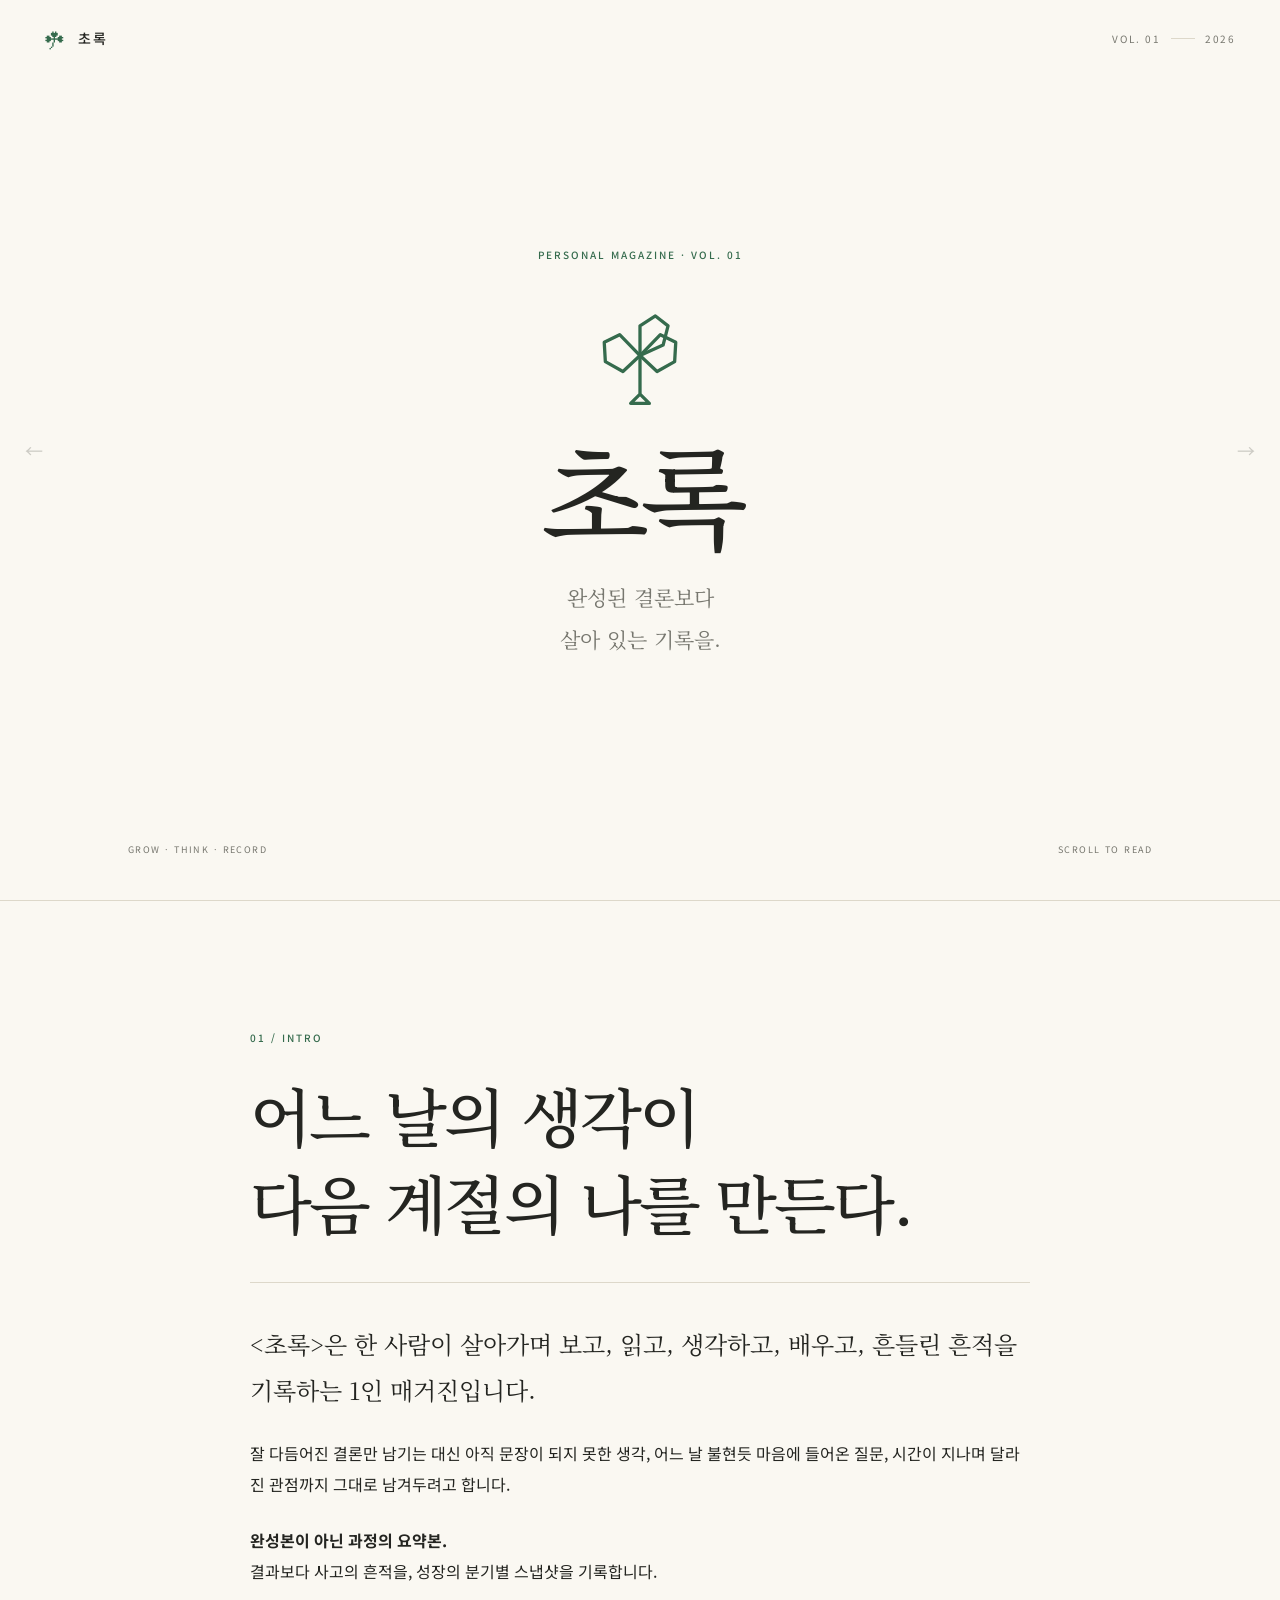
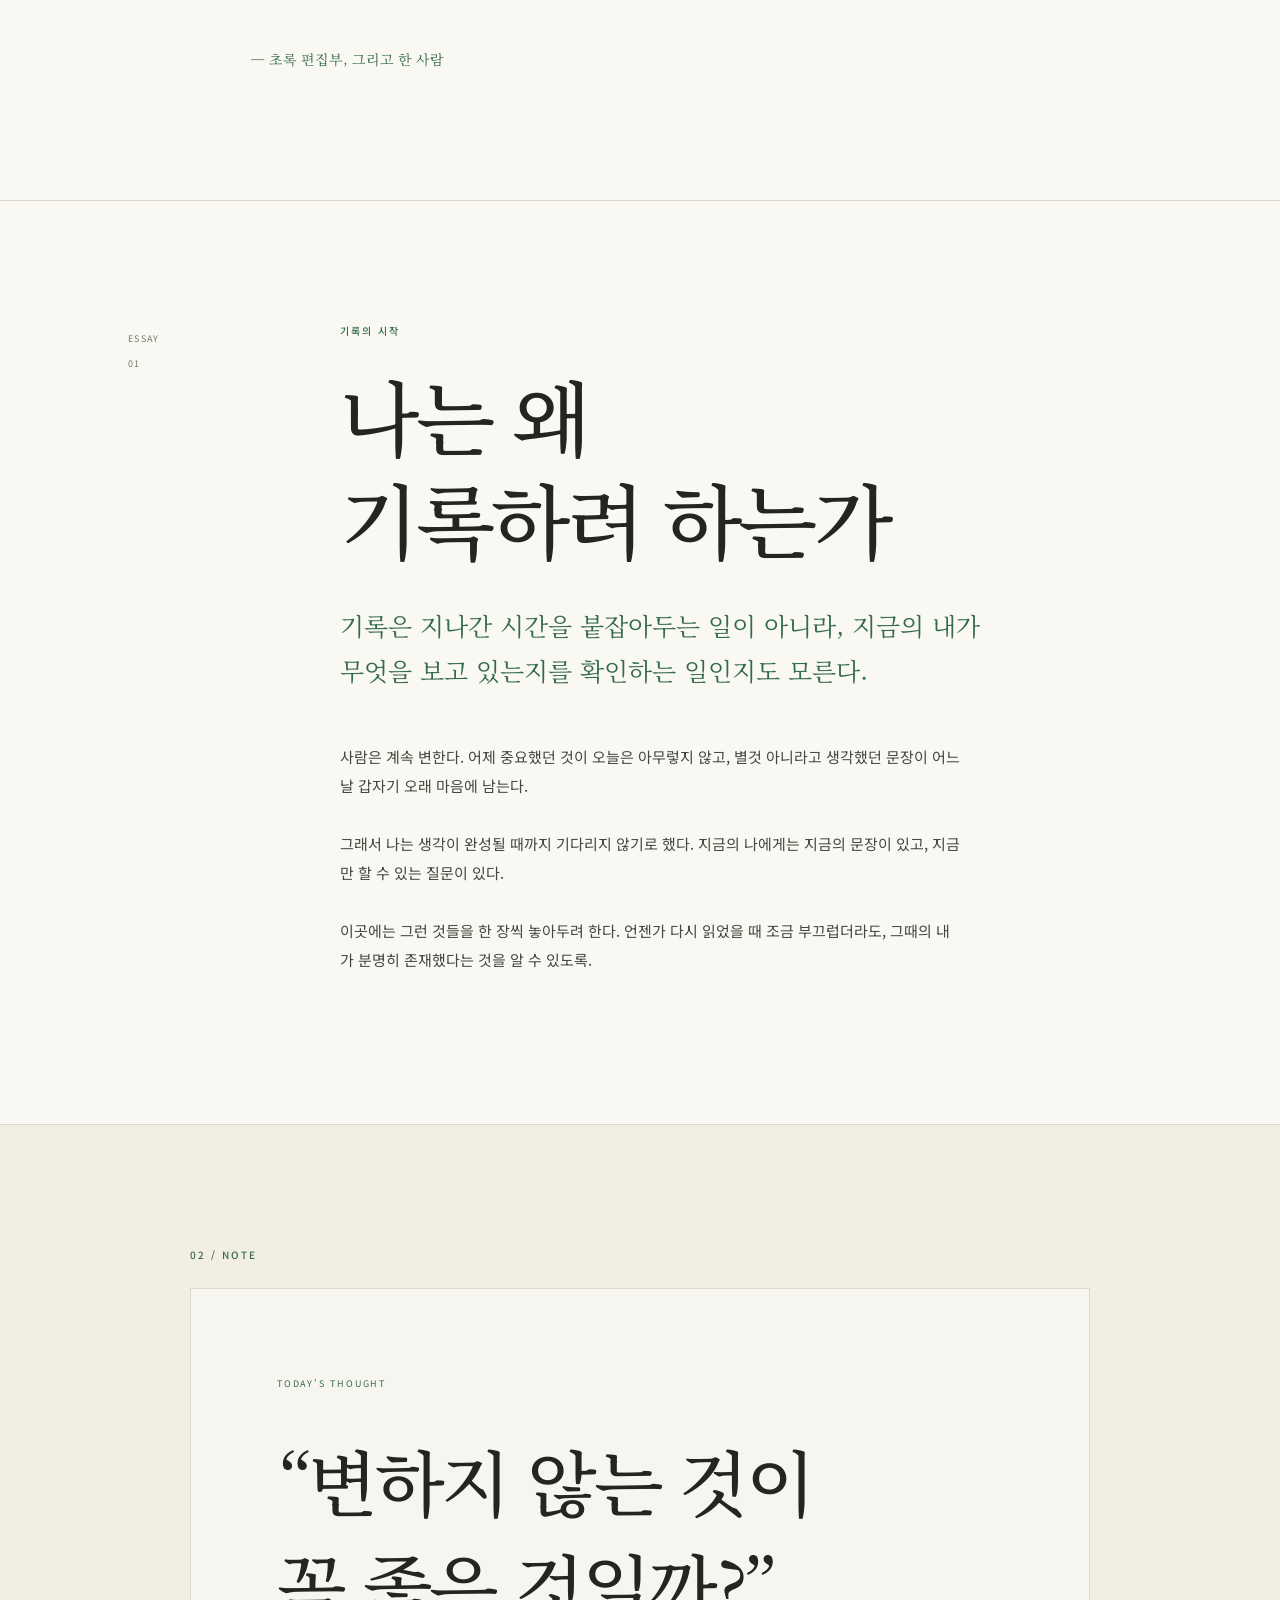
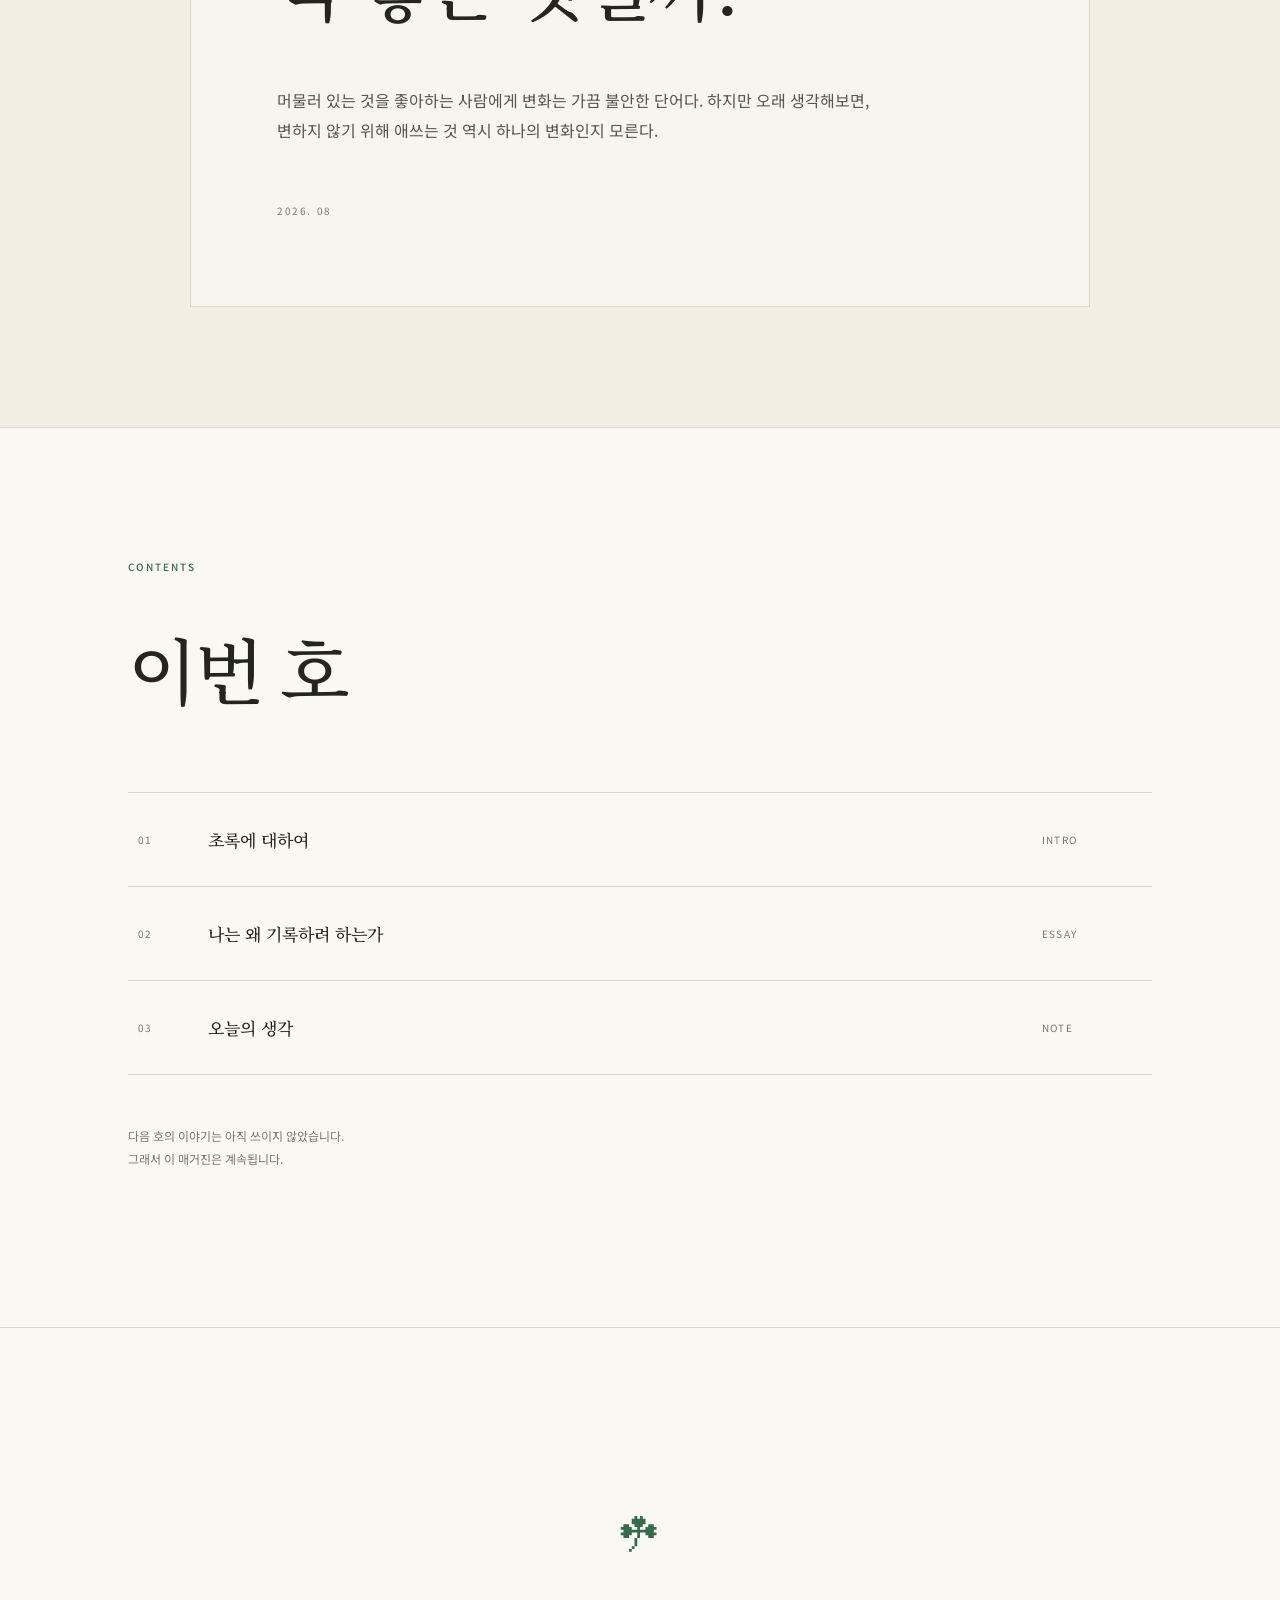
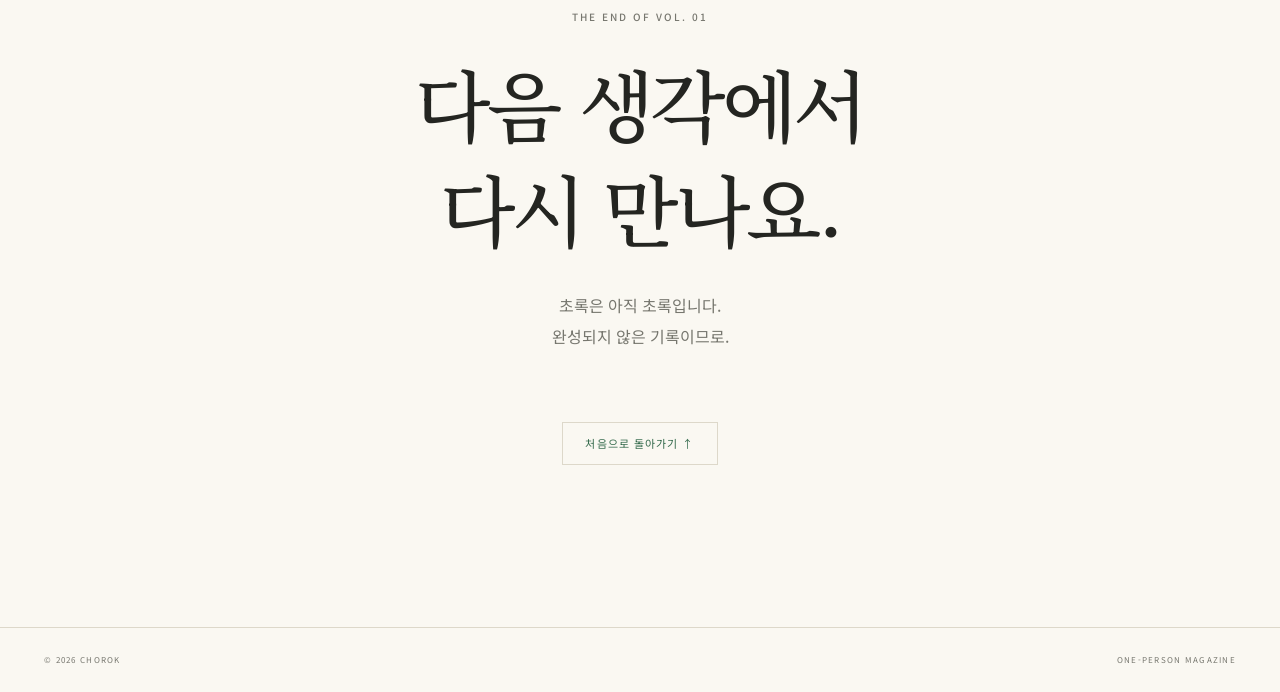
==== index.html @ 8dae3a08 "Add files via upload" ====
<!DOCTYPE html>
<html lang="ko">
<head>
  <meta charset="UTF-8">
  <meta name="viewport" content="width=device-width, initial-scale=1.0">
  <meta name="description" content="초록 — 완성본이 아닌 과정의 요약본. 생각과 성장의 흔적을 기록하는 1인 매거진.">
  <title>초록 — 개인 사유 매거진</title>
  <link rel="stylesheet" href="style.css">
</head>

<body>
  <!-- 왼쪽/오른쪽 클릭 영역 -->
  <button class="edge-nav edge-left" id="prevBtn" aria-label="이전 페이지">
    <span>←</span>
  </button>

  <button class="edge-nav edge-right" id="nextBtn" aria-label="다음 페이지">
    <span>→</span>
  </button>

  <!-- 상단 고정 헤더 -->
  <header class="site-header">
    <a class="brand" href="#cover" aria-label="초록 첫 화면으로">
      <span class="brand-mark">☘</span>
      <span class="brand-name">초록</span>
    </a>

    <div class="issue-info">
      <span>VOL. 01</span>
      <span class="issue-line"></span>
      <span>2026</span>
    </div>
  </header>

  <main id="magazine">

    <!-- 01 COVER -->
    <section class="page page-cover" id="cover" data-page="0">
      <div class="page-inner cover-inner">
        <p class="eyebrow">PERSONAL MAGAZINE · VOL. 01</p>

        <div class="logo-frame">
          <!-- 실제 로고를 넣으려면 아래 파일명을 logo.svg로 바꿔 넣으세요. -->
          <img src="logo.svg" alt="초록 세잎 클로버 로고"
               onerror="this.style.display='none'; document.getElementById('logoFallback').style.display='block';">
          <div id="logoFallback" class="logo-fallback" aria-hidden="true">☘</div>
        </div>

        <h1>초록</h1>

        <p class="cover-copy">
          완성된 결론보다<br>
          살아 있는 기록을.
        </p>

        <div class="cover-bottom">
          <span>GROW · THINK · RECORD</span>
          <span>SCROLL TO READ</span>
        </div>
      </div>
    </section>

    <!-- 02 INTRO -->
    <section class="page" id="intro" data-page="1">
      <div class="page-inner narrow">
        <p class="page-number">01 / INTRO</p>

        <h2>
          어느 날의 생각이<br>
          다음 계절의 나를 만든다.
        </h2>

        <div class="rule"></div>

        <p class="lead">
          <초록>은 한 사람이 살아가며 보고, 읽고, 생각하고,
          배우고, 흔들린 흔적을 기록하는 1인 매거진입니다.
        </p>

        <p>
          잘 다듬어진 결론만 남기는 대신 아직 문장이 되지 못한 생각,
          어느 날 불현듯 마음에 들어온 질문, 시간이 지나며 달라진
          관점까지 그대로 남겨두려고 합니다.
        </p>

        <p>
          <strong>완성본이 아닌 과정의 요약본.</strong><br>
          결과보다 사고의 흔적을, 성장의 분기별 스냅샷을 기록합니다.
        </p>

        <div class="signature">— 초록 편집부, 그리고 한 사람</div>
      </div>
    </section>

    <!-- 03 ARTICLE -->
    <section class="page page-article" id="article-01" data-page="2">
      <div class="page-inner article-layout">
        <div class="article-meta">
          <span>ESSAY</span>
          <span>01</span>
        </div>

        <article>
          <p class="eyebrow">기록의 시작</p>
          <h2>나는 왜<br>기록하려 하는가</h2>

          <p class="article-intro">
            기록은 지나간 시간을 붙잡아두는 일이 아니라,
            지금의 내가 무엇을 보고 있는지를 확인하는 일인지도 모른다.
          </p>

          <div class="article-body">
            <p>
              사람은 계속 변한다. 어제 중요했던 것이 오늘은 아무렇지 않고,
              별것 아니라고 생각했던 문장이 어느 날 갑자기 오래 마음에 남는다.
            </p>

            <p>
              그래서 나는 생각이 완성될 때까지 기다리지 않기로 했다.
              지금의 나에게는 지금의 문장이 있고, 지금만 할 수 있는 질문이 있다.
            </p>

            <p>
              이곳에는 그런 것들을 한 장씩 놓아두려 한다.
              언젠가 다시 읽었을 때 조금 부끄럽더라도,
              그때의 내가 분명히 존재했다는 것을 알 수 있도록.
            </p>
          </div>
        </article>
      </div>
    </section>

    <!-- 04 NOTE -->
    <section class="page page-note" id="note" data-page="3">
      <div class="page-inner note-inner">
        <p class="page-number">02 / NOTE</p>

        <div class="note-card">
          <span class="note-label">TODAY'S THOUGHT</span>

          <blockquote>
            “변하지 않는 것이<br>
            꼭 좋은 것일까?”
          </blockquote>

          <p>
            머물러 있는 것을 좋아하는 사람에게 변화는 가끔
            불안한 단어다. 하지만 오래 생각해보면,
            변하지 않기 위해 애쓰는 것 역시 하나의 변화인지 모른다.
          </p>

          <div class="note-date">2026. 08</div>
        </div>
      </div>
    </section>

    <!-- 05 INDEX -->
    <section class="page page-index" id="index" data-page="4">
      <div class="page-inner">
        <p class="page-number">CONTENTS</p>

        <h2>이번 호</h2>

        <nav class="contents">
          <a href="#intro">
            <span>01</span>
            <strong>초록에 대하여</strong>
            <em>INTRO</em>
          </a>

          <a href="#article-01">
            <span>02</span>
            <strong>나는 왜 기록하려 하는가</strong>
            <em>ESSAY</em>
          </a>

          <a href="#note">
            <span>03</span>
            <strong>오늘의 생각</strong>
            <em>NOTE</em>
          </a>
        </nav>

        <p class="index-note">
          다음 호의 이야기는 아직 쓰이지 않았습니다.<br>
          그래서 이 매거진은 계속됩니다.
        </p>
      </div>
    </section>

    <!-- 06 END -->
    <section class="page page-end" id="end" data-page="5">
      <div class="page-inner end-inner">
        <div class="mini-logo">☘</div>

        <p class="eyebrow">THE END OF VOL. 01</p>

        <h2>
          다음 생각에서<br>
          다시 만나요.
        </h2>

        <p>
          초록은 아직 초록입니다.<br>
          완성되지 않은 기록이므로.
        </p>

        <a class="back-home" href="#cover">처음으로 돌아가기 ↑</a>
      </div>
    </section>

  </main>

  <footer class="site-footer">
    <span>© 2026 CHOROK</span>
    <span>ONE-PERSON MAGAZINE</span>
  </footer>

  <script src="script.js"></script>
</body>
</html>
---- style.css ----
@import url('https://fonts.googleapis.com/css2?family=Noto+Sans+KR:wght@300;400;500;600&family=Noto+Serif+KR:wght@400;500;600&display=swap');

:root {
  --paper: #faf8f2;
  --paper-deep: #f2eee4;
  --ink: #242521;
  --muted: #77776f;
  --line: #ddd8ca;
  --green: #356b4d;
  --green-light: #8da997;
  --max-width: 1180px;
}

* {
  box-sizing: border-box;
}

html {
  scroll-behavior: smooth;
  background: var(--paper);
}

body {
  margin: 0;
  background: var(--paper);
  color: var(--ink);
  font-family: "Noto Sans KR", sans-serif;
  font-weight: 400;
  line-height: 1.9;
  overflow-x: hidden;
}

body::selection {
  background: var(--green);
  color: #fff;
}

a {
  color: inherit;
  text-decoration: none;
}

button {
  font: inherit;
}

/* ---------------- Header ---------------- */

.site-header {
  position: fixed;
  z-index: 50;
  top: 0;
  left: 0;
  right: 0;
  height: 76px;
  padding: 0 44px;
  display: flex;
  align-items: center;
  justify-content: space-between;
  pointer-events: none;
}

.brand,
.issue-info {
  pointer-events: auto;
}

.brand {
  display: inline-flex;
  align-items: center;
  gap: 10px;
  font-size: 14px;
  letter-spacing: .16em;
}

.brand-mark {
  color: var(--green);
  font-size: 22px;
  line-height: 1;
}

.brand-name {
  font-weight: 500;
}

.issue-info {
  display: flex;
  align-items: center;
  gap: 10px;
  color: var(--muted);
  font-size: 10px;
  letter-spacing: .18em;
}

.issue-line {
  width: 24px;
  height: 1px;
  background: var(--line);
}

/* ---------------- Edge Navigation ---------------- */

.edge-nav {
  position: fixed;
  z-index: 40;
  top: 0;
  bottom: 0;
  width: 68px;
  border: 0;
  background: transparent;
  color: var(--muted);
  cursor: pointer;
  opacity: .35;
  transition: opacity .25s ease, background .25s ease;
}

.edge-nav:hover {
  opacity: 1;
  background: rgba(255,255,255,.3);
}

.edge-nav span {
  display: block;
  font-size: 18px;
  transition: transform .25s ease;
}

.edge-left {
  left: 0;
}

.edge-right {
  right: 0;
}

.edge-left:hover span {
  transform: translateX(-4px);
}

.edge-right:hover span {
  transform: translateX(4px);
}

/* ---------------- Pages ---------------- */

.page {
  min-height: 100svh;
  padding: 120px 10vw;
  display: flex;
  align-items: center;
  position: relative;
  border-bottom: 1px solid var(--line);
  scroll-margin-top: 20px;
}

.page-inner {
  width: min(100%, var(--max-width));
  margin: 0 auto;
}

.narrow {
  max-width: 780px;
}

.page-number,
.eyebrow {
  margin: 0 0 24px;
  color: var(--green);
  font-size: 10px;
  font-weight: 500;
  letter-spacing: .2em;
}

.rule {
  width: 100%;
  height: 1px;
  margin: 38px 0;
  background: var(--line);
}

h1,
h2,
blockquote {
  font-family: "Noto Serif KR", serif;
  font-weight: 500;
  letter-spacing: -.045em;
}

p {
  margin: 0 0 26px;
}

.lead {
  font-family: "Noto Serif KR", serif;
  font-size: clamp(18px, 2vw, 24px);
  line-height: 1.9;
}

/* ---------------- Cover ---------------- */

.page-cover {
  min-height: 100svh;
  padding: 100px 10vw 70px;
}

.cover-inner {
  min-height: calc(100svh - 170px);
  display: flex;
  flex-direction: column;
  justify-content: center;
  align-items: center;
  text-align: center;
}

.logo-frame {
  width: 110px;
  height: 110px;
  margin: 12px 0 26px;
  display: grid;
  place-items: center;
}

.logo-frame img {
  display: block;
  width: 100%;
  height: 100%;
  object-fit: contain;
}

.logo-fallback {
  display: none;
  color: var(--green);
  font-size: 78px;
  line-height: 1;
}

.page-cover h1 {
  margin: 0;
  font-size: clamp(54px, 9vw, 112px);
  line-height: 1;
  letter-spacing: -.08em;
}

.cover-copy {
  margin-top: 28px;
  color: var(--muted);
  font-family: "Noto Serif KR", serif;
  font-size: clamp(16px, 2vw, 21px);
  line-height: 2;
}

.cover-bottom {
  position: absolute;
  left: 10vw;
  right: 10vw;
  bottom: 42px;
  display: flex;
  justify-content: space-between;
  color: var(--muted);
  font-size: 9px;
  letter-spacing: .16em;
}

/* ---------------- Intro ---------------- */

#intro h2 {
  margin: 0;
  font-size: clamp(36px, 5vw, 64px);
  line-height: 1.35;
}

.signature {
  margin-top: 60px;
  color: var(--green);
  font-family: "Noto Serif KR", serif;
  font-size: 14px;
}

/* ---------------- Article ---------------- */

.article-layout {
  display: grid;
  grid-template-columns: 110px minmax(0, 720px);
  gap: clamp(40px, 8vw, 120px);
  align-items: start;
}

.article-meta {
  display: flex;
  flex-direction: column;
  gap: 8px;
  padding-top: 9px;
  color: var(--muted);
  font-size: 9px;
  letter-spacing: .15em;
}

.article-layout h2 {
  margin: 0 0 34px;
  font-size: clamp(44px, 7vw, 82px);
  line-height: 1.25;
}

.article-intro {
  max-width: 650px;
  margin-bottom: 50px;
  color: var(--green);
  font-family: "Noto Serif KR", serif;
  font-size: clamp(18px, 2.2vw, 25px);
  line-height: 1.8;
}

.article-body {
  max-width: 620px;
  font-size: 15px;
  color: #464741;
}

.article-body p {
  margin-bottom: 30px;
}

/* ---------------- Note ---------------- */

.page-note {
  background: var(--paper-deep);
}

.note-inner {
  max-width: 900px;
}

.note-card {
  padding: clamp(36px, 7vw, 86px);
  background: rgba(255,255,255,.38);
  border: 1px solid var(--line);
}

.note-label {
  display: block;
  color: var(--green);
  font-size: 9px;
  letter-spacing: .2em;
}

.note-card blockquote {
  margin: 36px 0 48px;
  font-size: clamp(38px, 6vw, 72px);
  line-height: 1.45;
}

.note-card p {
  max-width: 600px;
  color: #55564f;
}

.note-date {
  margin-top: 55px;
  color: var(--muted);
  font-size: 10px;
  letter-spacing: .16em;
}

/* ---------------- Contents ---------------- */

.page-index h2 {
  margin: 0 0 55px;
  font-size: clamp(44px, 6vw, 72px);
}

.contents {
  border-top: 1px solid var(--line);
}

.contents a {
  min-height: 94px;
  padding: 0 10px;
  display: grid;
  grid-template-columns: 70px 1fr 100px;
  align-items: center;
  border-bottom: 1px solid var(--line);
  transition: padding .25s ease, color .25s ease;
}

.contents a:hover {
  padding-left: 20px;
  color: var(--green);
}

.contents span,
.contents em {
  color: var(--muted);
  font-size: 10px;
  letter-spacing: .12em;
  font-style: normal;
}

.contents strong {
  font-family: "Noto Serif KR", serif;
  font-size: 17px;
  font-weight: 500;
}

.index-note {
  margin-top: 50px;
  color: var(--muted);
  font-size: 12px;
}

/* ---------------- End ---------------- */

.page-end {
  text-align: center;
}

.end-inner {
  display: flex;
  flex-direction: column;
  align-items: center;
}

.mini-logo {
  margin-bottom: 34px;
  color: var(--green);
  font-size: 44px;
}

.end-inner h2 {
  margin: 0 0 30px;
  font-size: clamp(42px, 7vw, 78px);
  line-height: 1.35;
}

.end-inner p {
  color: var(--muted);
}

.back-home {
  margin-top: 45px;
  padding: 10px 22px;
  border: 1px solid var(--line);
  color: var(--green);
  font-size: 11px;
  letter-spacing: .1em;
  transition: background .25s ease, color .25s ease;
}

.back-home:hover {
  background: var(--green);
  color: white;
}

/* ---------------- Footer ---------------- */

.site-footer {
  min-height: 64px;
  padding: 0 44px;
  display: flex;
  justify-content: space-between;
  align-items: center;
  color: var(--muted);
  font-size: 8px;
  letter-spacing: .16em;
}

/* ---------------- Responsive ---------------- */

@media (max-width: 720px) {
  .site-header {
    height: 64px;
    padding: 0 22px;
  }

  .issue-info {
    display: none;
  }

  .edge-nav {
    width: 42px;
    opacity: .2;
  }

  .page {
    padding: 100px 12vw 80px;
  }

  .cover-bottom {
    left: 12vw;
    right: 12vw;
    bottom: 28px;
  }

  .cover-bottom span:last-child {
    display: none;
  }

  .article-layout {
    display: block;
  }

  .article-meta {
    margin-bottom: 40px;
    flex-direction: row;
    justify-content: space-between;
  }

  .contents a {
    grid-template-columns: 48px 1fr;
    min-height: 82px;
  }

  .contents em {
    display: none;
  }

  .site-footer {
    padding: 0 22px;
  }
}

/* 접근성: 애니메이션 최소화 */
@media (prefers-reduced-motion: reduce) {
  html {
    scroll-behavior: auto;
  }

  * {
    transition: none !important;
  }
}
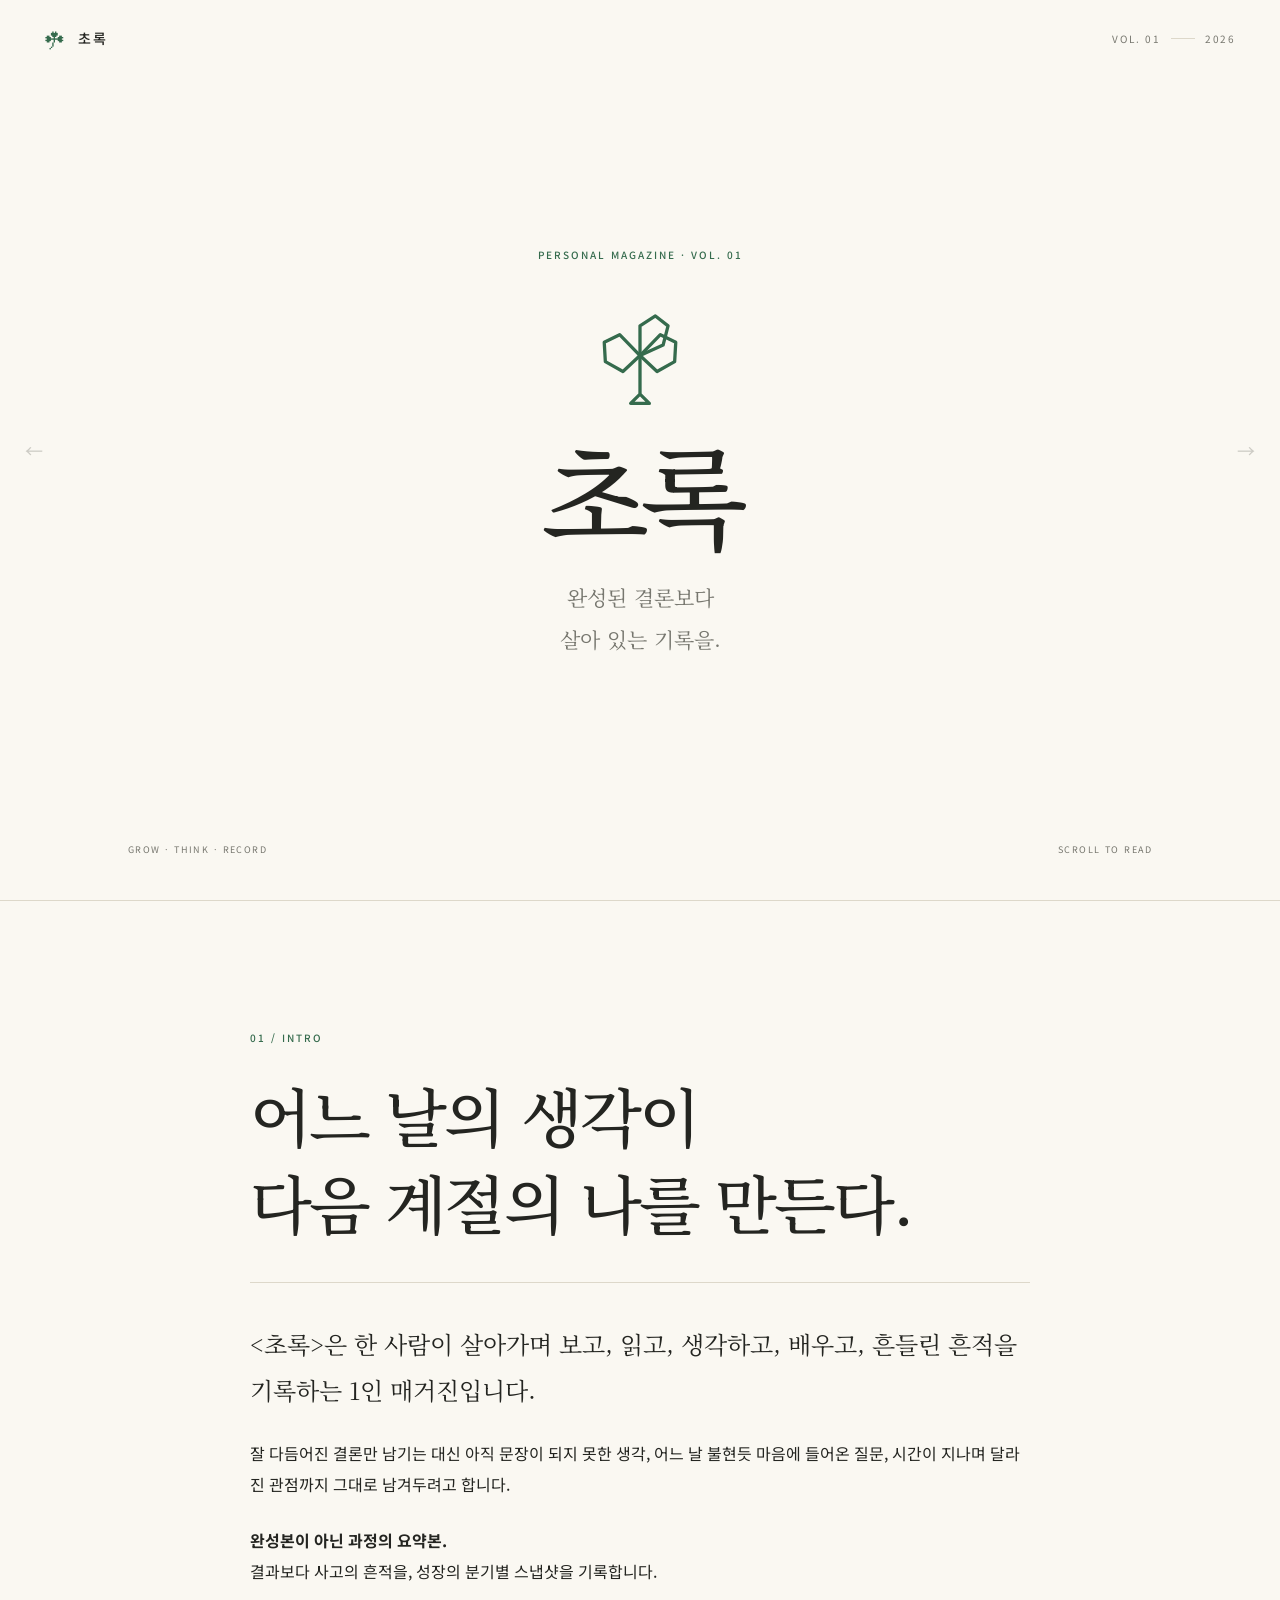
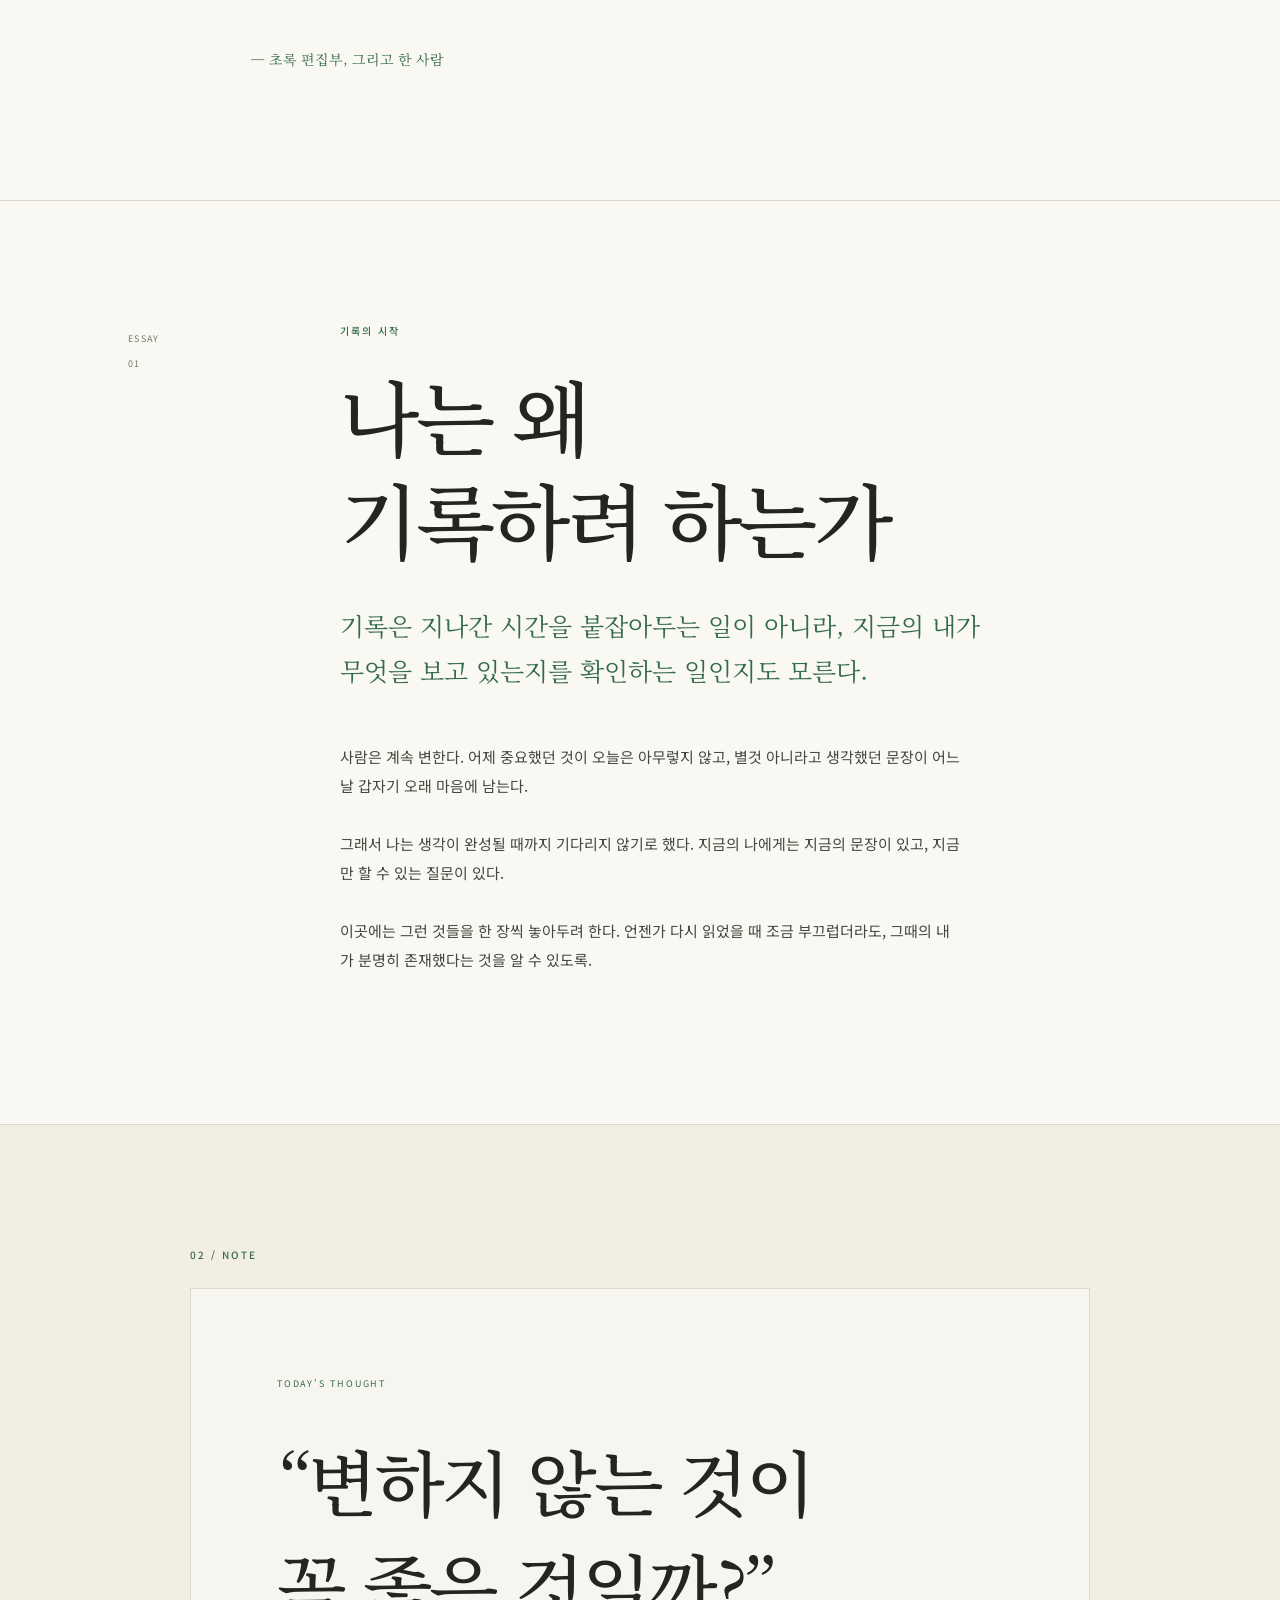
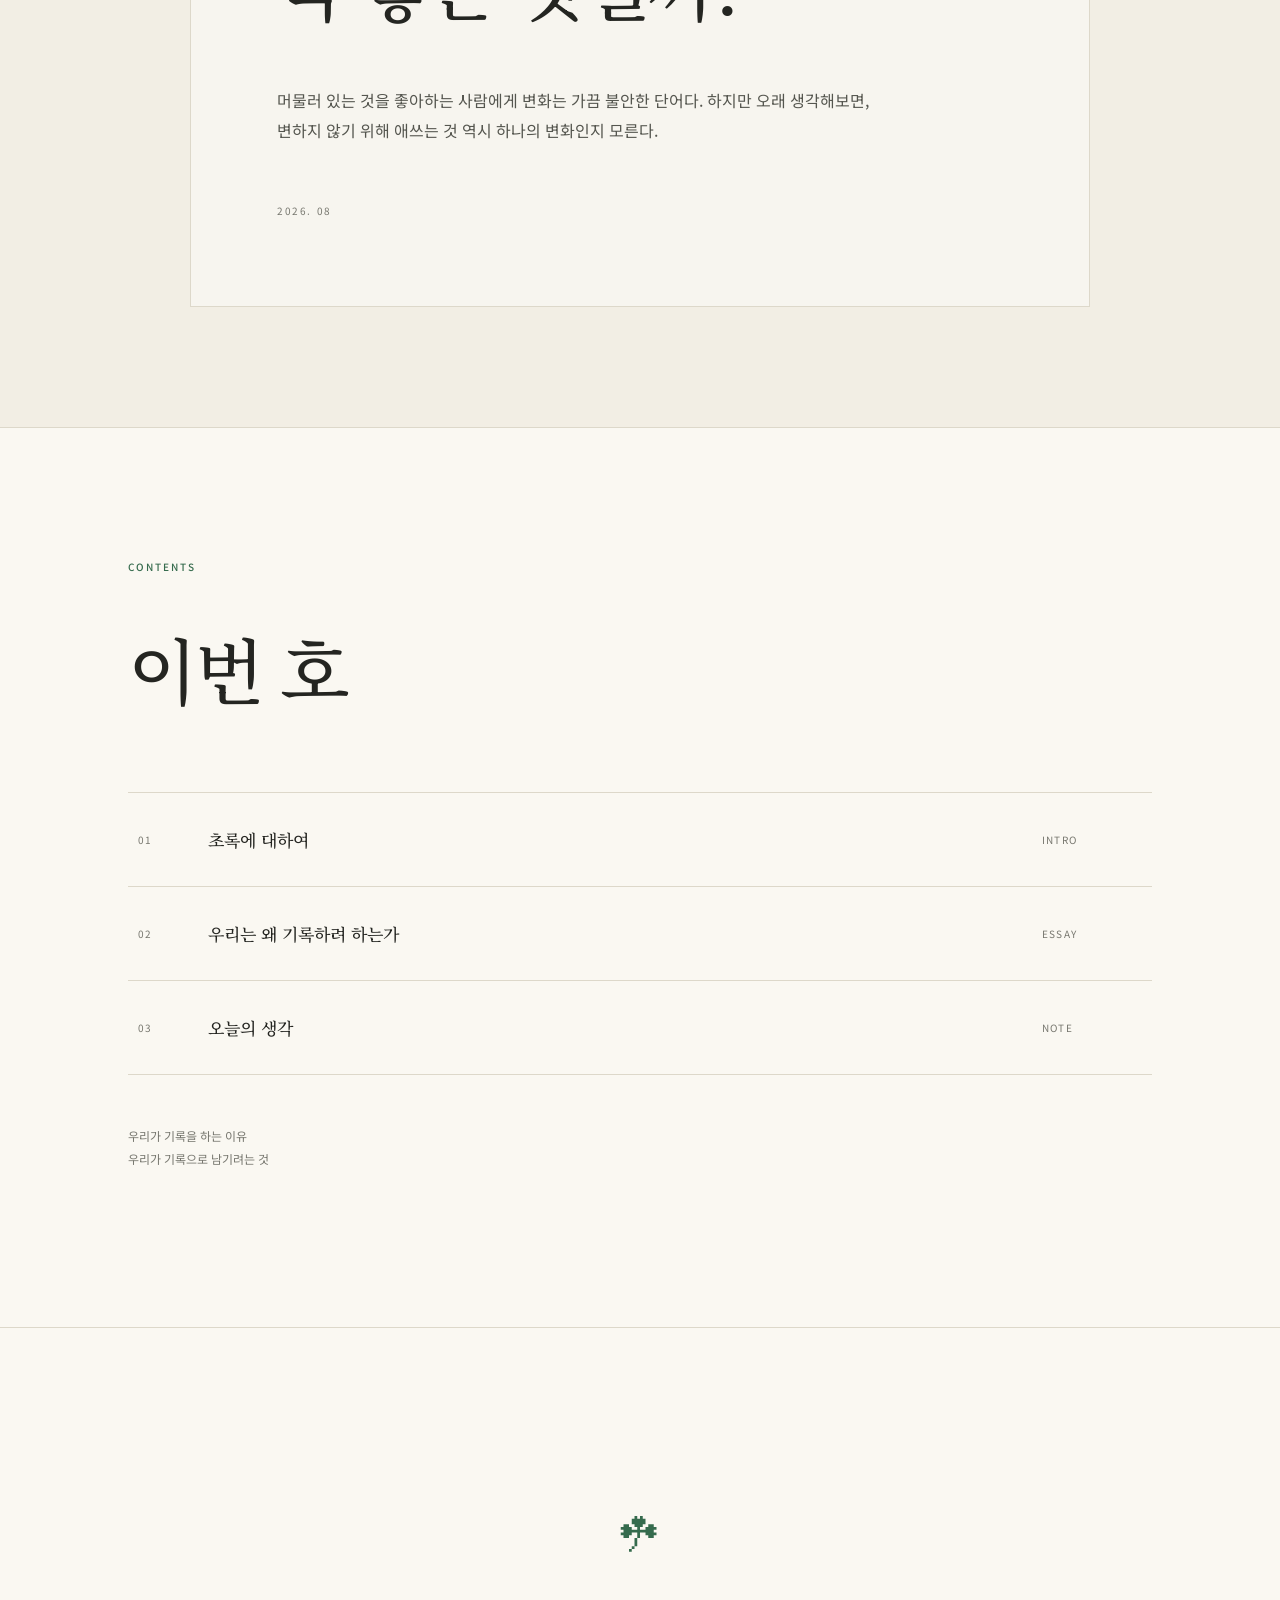
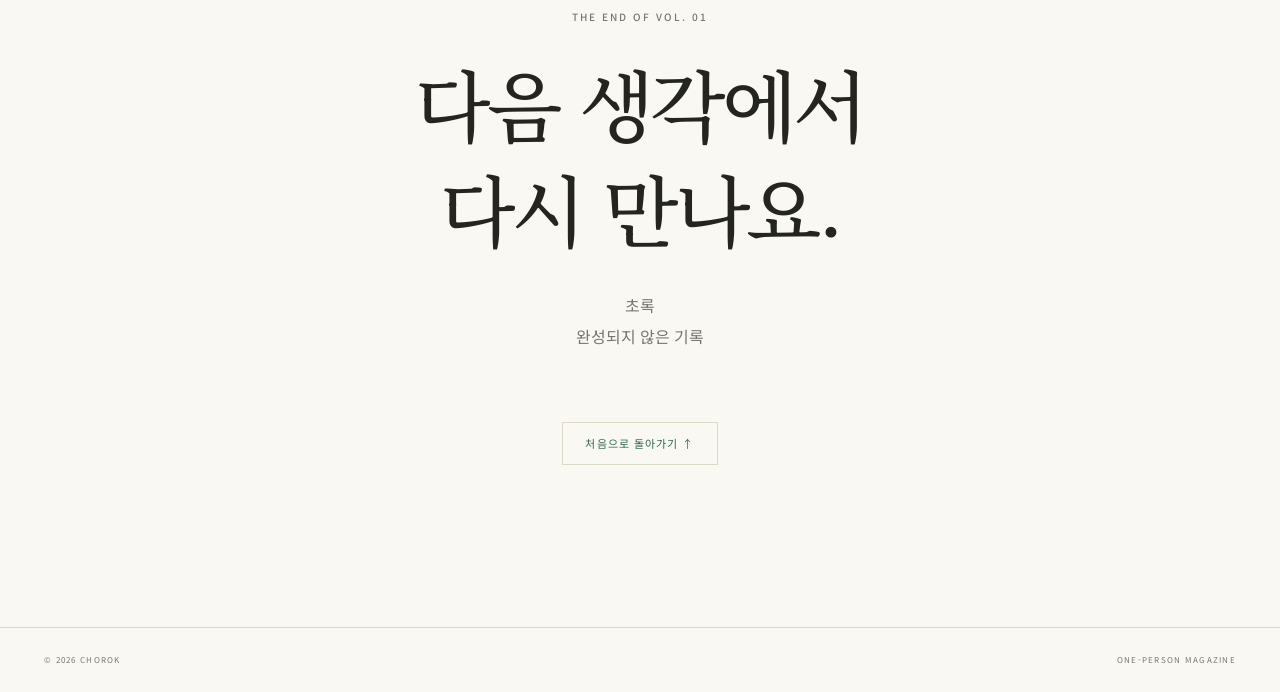
==== commit c011dd76: "index.html 업데이트" ====
--- a/index.html
+++ b/index.html
@@ -3,7 +3,7 @@
 <head>
   <meta charset="UTF-8">
   <meta name="viewport" content="width=device-width, initial-scale=1.0">
-  <meta name="description" content="초록 — 완성본이 아닌 과정의 요약본. 생각과 성장의 흔적을 기록하는 1인 매거진.">
+  <meta name="description" content="초록 — 생각과 성장의 흔적의 기록">
   <title>초록 — 개인 사유 매거진</title>
   <link rel="stylesheet" href="style.css">
 </head>
@@ -170,7 +170,7 @@
 
           <a href="#article-01">
             <span>02</span>
-            <strong>나는 왜 기록하려 하는가</strong>
+            <strong>우리는 왜 기록하려 하는가</strong>
             <em>ESSAY</em>
           </a>
 
@@ -182,8 +182,8 @@
         </nav>
 
         <p class="index-note">
-          다음 호의 이야기는 아직 쓰이지 않았습니다.<br>
-          그래서 이 매거진은 계속됩니다.
+          우리가 기록을 하는 이유<br>
+          우리가 기록으로 남기려는 것
         </p>
       </div>
     </section>
@@ -201,8 +201,8 @@
         </h2>
 
         <p>
-          초록은 아직 초록입니다.<br>
-          완성되지 않은 기록이므로.
+          초록 <br>
+          완성되지 않은 기록
         </p>
 
         <a class="back-home" href="#cover">처음으로 돌아가기 ↑</a>
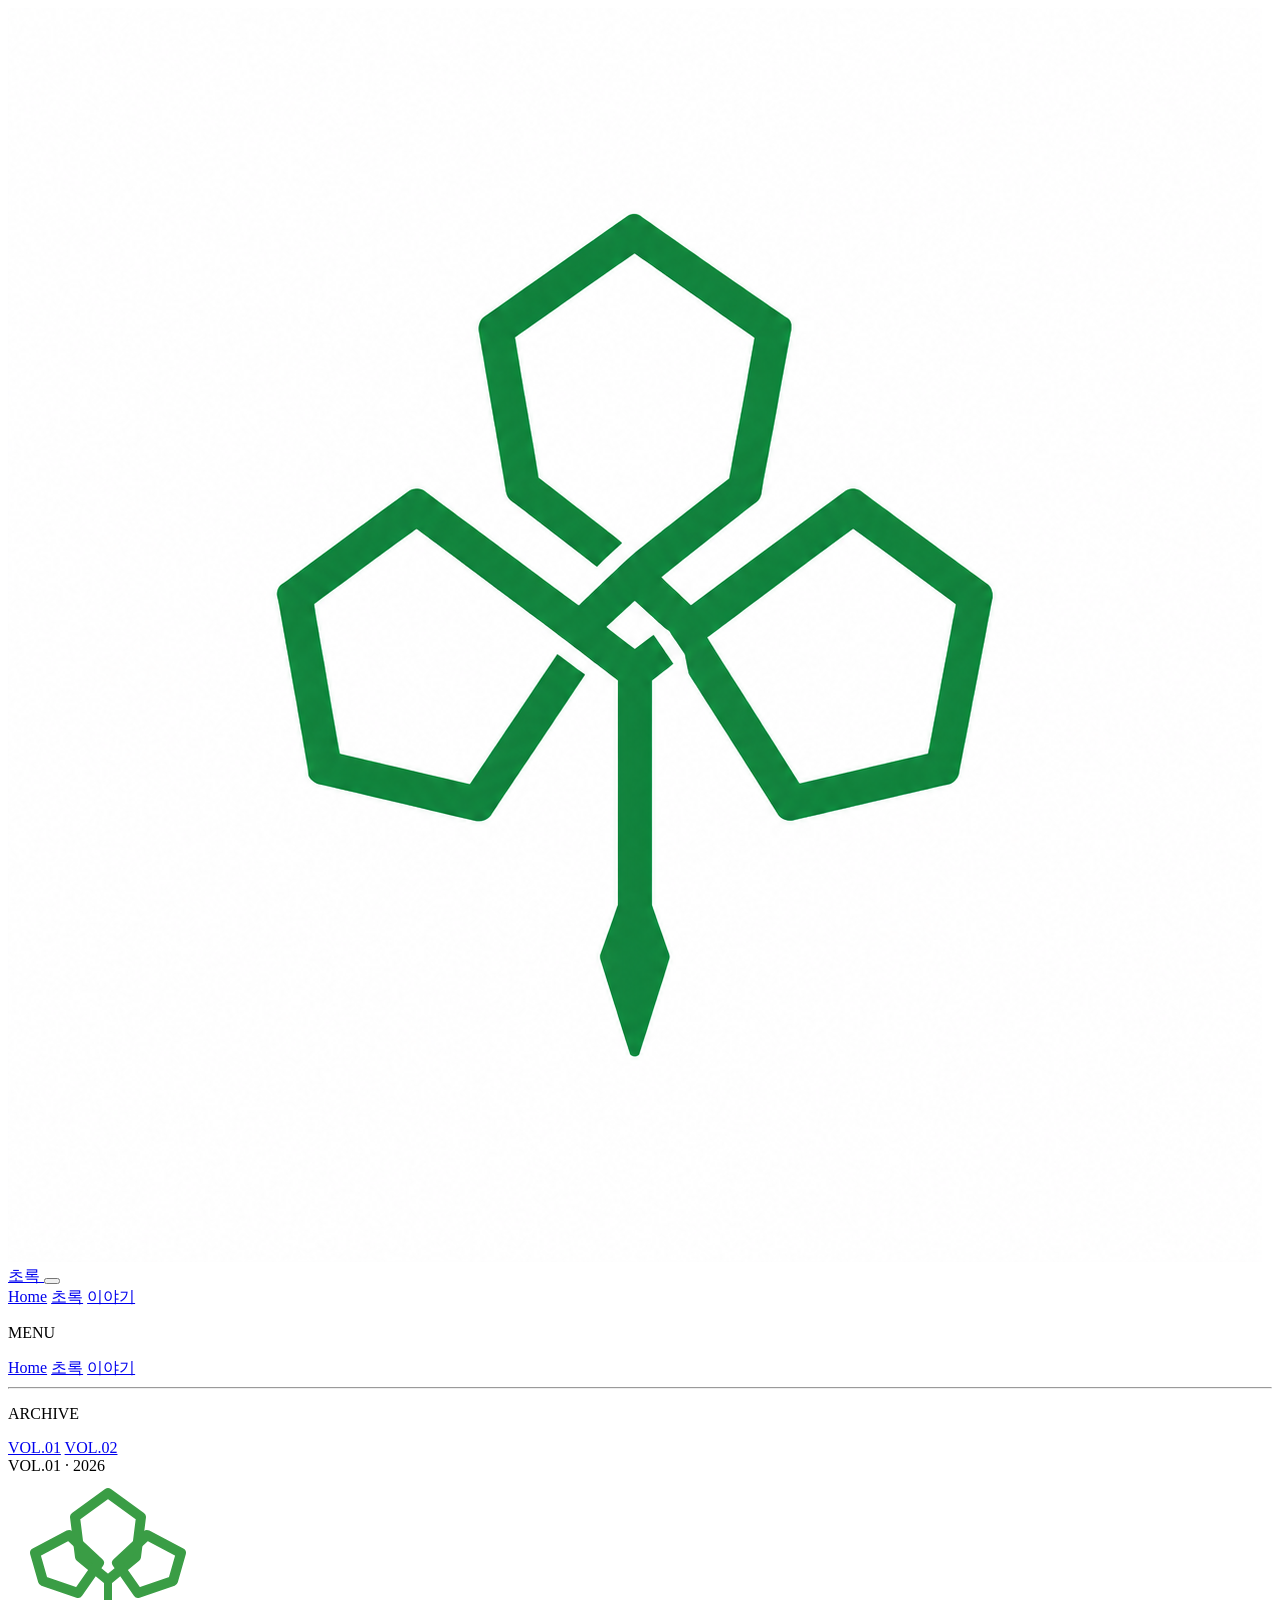
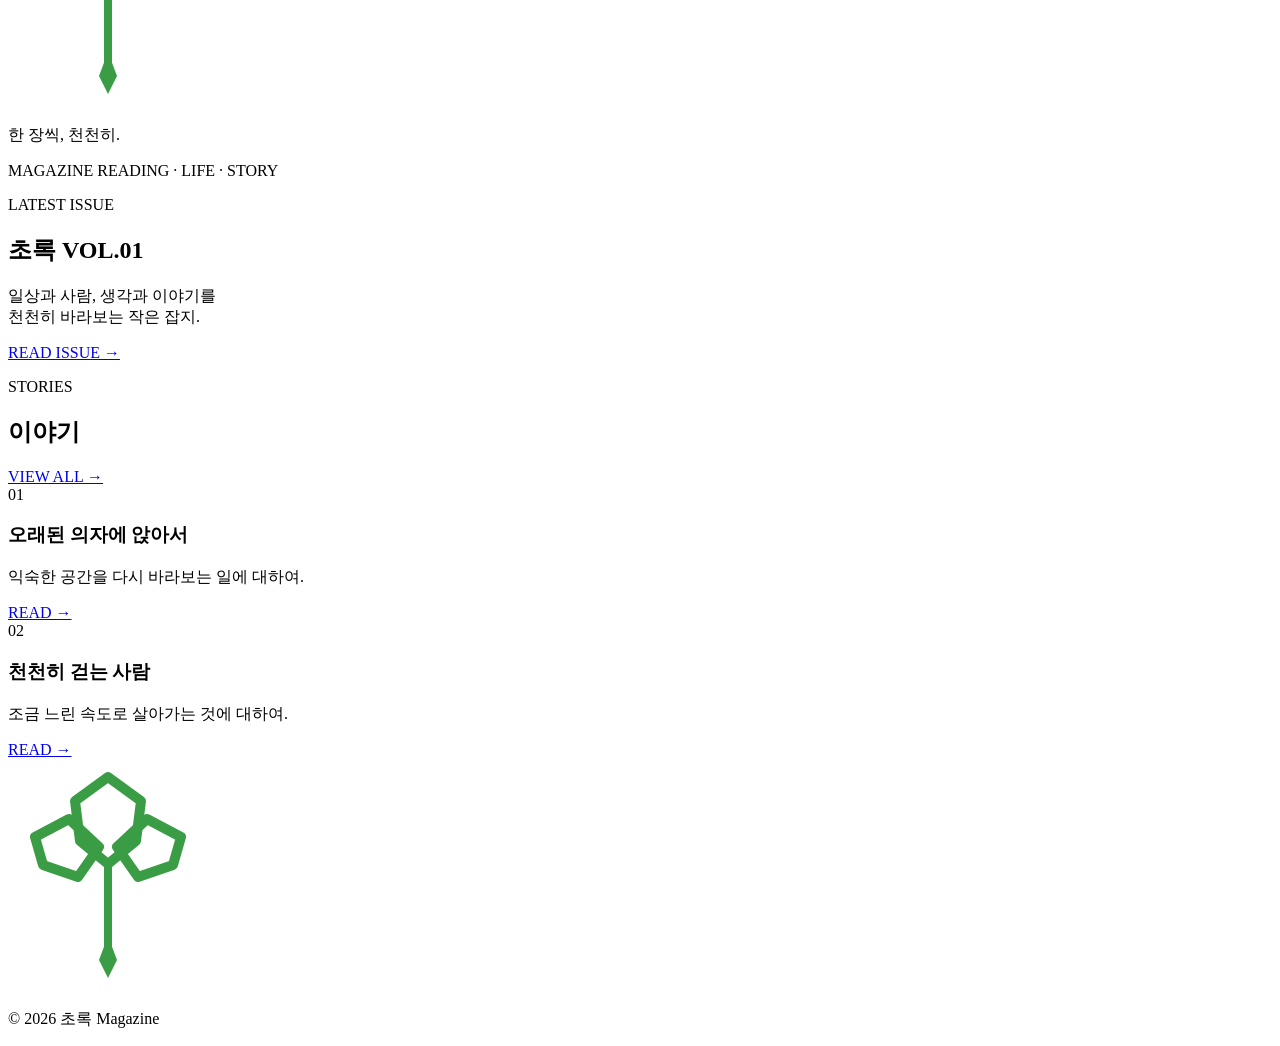
==== commit c3846da5: "Refactor index.html structure and navigation Updated the HTML structure, including title, stylesheet" ====
--- a/index.html
+++ b/index.html
@@ -3,219 +3,189 @@
 <head>
   <meta charset="UTF-8">
   <meta name="viewport" content="width=device-width, initial-scale=1.0">
-  <meta name="description" content="초록 — 생각과 성장의 흔적의 기록">
-  <title>초록 — 개인 사유 매거진</title>
-  <link rel="stylesheet" href="style.css">
+
+  <title><초록> — Home</title>
+
+  <link rel="stylesheet" href="css/style.css">
 </head>
 
 <body>
-  <!-- 왼쪽/오른쪽 클릭 영역 -->
-  <button class="edge-nav edge-left" id="prevBtn" aria-label="이전 페이지">
-    <span>←</span>
+
+<header class="site-header">
+
+  <a href="index.html" class="brand">
+    <img src="choroklog.png" alt="초록 로고">
+    <span>초록</span>
+  </a>
+
+  <button class="menu-button" id="menuButton" aria-label="MENU">
+    <span></span>
+    <span></span>
+    <span></span>
   </button>
 
-  <button class="edge-nav edge-right" id="nextBtn" aria-label="다음 페이지">
-    <span>→</span>
-  </button>
+</header>
 
-  <!-- 상단 고정 헤더 -->
-  <header class="site-header">
-    <a class="brand" href="#cover" aria-label="초록 첫 화면으로">
-      <span class="brand-mark">☘</span>
-      <span class="brand-name">초록</span>
+
+<nav class="category-nav">
+  <a href="index.html" class="active">Home</a>
+  <a href="chorok.html">초록</a>
+  <a href="stories.html">이야기</a>
+</nav>
+
+
+<!-- 사이드 메뉴 -->
+
+<aside class="side-menu" id="sideMenu">
+
+  <div class="side-menu-inner">
+
+    <p class="menu-label">MENU</p>
+
+    <a href="index.html">Home</a>
+    <a href="chorok.html">초록</a>
+    <a href="stories.html">이야기</a>
+
+    <hr>
+
+    <p class="menu-label">ARCHIVE</p>
+
+    <a href="issues/vol01.html">VOL.01</a>
+    <a href="issues/vol02.html">VOL.02</a>
+
+  </div>
+
+</aside>
+
+<div class="menu-overlay" id="menuOverlay"></div>
+
+
+<main>
+
+  <!-- HOME COVER -->
+
+  <section class="home-cover">
+
+    <div class="cover-meta">
+      VOL.01 · 2026
+    </div>
+
+    <div class="cover-center">
+
+      <img src="logo.svg" class="cover-logo" alt="초록">
+
+      <p class="cover-subtitle">
+        한 장씩, 천천히.
+      </p>
+
+    </div>
+
+    <div class="cover-bottom">
+      <span>MAGAZINE</span>
+      <span>READING · LIFE · STORY</span>
+    </div>
+
+  </section>
+
+
+  <!-- 최근호 -->
+
+  <section class="home-intro">
+
+    <p class="section-label">LATEST ISSUE</p>
+
+    <h1>
+      초록 VOL.01
+    </h1>
+
+    <p class="intro-text">
+      일상과 사람, 생각과 이야기를<br>
+      천천히 바라보는 작은 잡지.
+    </p>
+
+    <a href="issues/vol01.html" class="text-link">
+      READ ISSUE →
     </a>
 
-    <div class="issue-info">
-      <span>VOL. 01</span>
-      <span class="issue-line"></span>
-      <span>2026</span>
+  </section>
+
+
+  <!-- 이야기 미리보기 -->
+
+  <section class="home-stories">
+
+    <div class="section-heading">
+
+      <div>
+        <p class="section-label">STORIES</p>
+        <h2>이야기</h2>
+      </div>
+
+      <a href="stories.html" class="text-link">
+        VIEW ALL →
+      </a>
+
     </div>
-  </header>
 
-  <main id="magazine">
 
-    <!-- 01 COVER -->
-    <section class="page page-cover" id="cover" data-page="0">
-      <div class="page-inner cover-inner">
-        <p class="eyebrow">PERSONAL MAGAZINE · VOL. 01</p>
+    <div class="story-preview-grid">
 
-        <div class="logo-frame">
-          <!-- 실제 로고를 넣으려면 아래 파일명을 logo.svg로 바꿔 넣으세요. -->
-          <img src="logo.svg" alt="초록 세잎 클로버 로고"
-               onerror="this.style.display='none'; document.getElementById('logoFallback').style.display='block';">
-          <div id="logoFallback" class="logo-fallback" aria-hidden="true">☘</div>
-        </div>
+      <article class="story-preview">
 
-        <h1>초록</h1>
+        <div class="story-number">01</div>
 
-        <p class="cover-copy">
-          완성된 결론보다<br>
-          살아 있는 기록을.
+        <h3>
+          오래된 의자에 앉아서
+        </h3>
+
+        <p>
+          익숙한 공간을 다시 바라보는 일에 대하여.
         </p>
 
-        <div class="cover-bottom">
-          <span>GROW · THINK · RECORD</span>
-          <span>SCROLL TO READ</span>
-        </div>
-      </div>
-    </section>
+        <a href="stories/story01.html">
+          READ →
+        </a>
 
-    <!-- 02 INTRO -->
-    <section class="page" id="intro" data-page="1">
-      <div class="page-inner narrow">
-        <p class="page-number">01 / INTRO</p>
+      </article>
 
-        <h2>
-          어느 날의 생각이<br>
-          다음 계절의 나를 만든다.
-        </h2>
 
-        <div class="rule"></div>
+      <article class="story-preview">
 
-        <p class="lead">
-          <초록>은 한 사람이 살아가며 보고, 읽고, 생각하고,
-          배우고, 흔들린 흔적을 기록하는 1인 매거진입니다.
+        <div class="story-number">02</div>
+
+        <h3>
+          천천히 걷는 사람
+        </h3>
+
+        <p>
+          조금 느린 속도로 살아가는 것에 대하여.
         </p>
 
-        <p>
-          잘 다듬어진 결론만 남기는 대신 아직 문장이 되지 못한 생각,
-          어느 날 불현듯 마음에 들어온 질문, 시간이 지나며 달라진
-          관점까지 그대로 남겨두려고 합니다.
-        </p>
+        <a href="stories/story02.html">
+          READ →
+        </a>
 
-        <p>
-          <strong>완성본이 아닌 과정의 요약본.</strong><br>
-          결과보다 사고의 흔적을, 성장의 분기별 스냅샷을 기록합니다.
-        </p>
+      </article>
 
-        <div class="signature">— 초록 편집부, 그리고 한 사람</div>
-      </div>
-    </section>
+    </div>
 
-    <!-- 03 ARTICLE -->
-    <section class="page page-article" id="article-01" data-page="2">
-      <div class="page-inner article-layout">
-        <div class="article-meta">
-          <span>ESSAY</span>
-          <span>01</span>
-        </div>
+  </section>
 
-        <article>
-          <p class="eyebrow">기록의 시작</p>
-          <h2>나는 왜<br>기록하려 하는가</h2>
+</main>
 
-          <p class="article-intro">
-            기록은 지나간 시간을 붙잡아두는 일이 아니라,
-            지금의 내가 무엇을 보고 있는지를 확인하는 일인지도 모른다.
-          </p>
 
-          <div class="article-body">
-            <p>
-              사람은 계속 변한다. 어제 중요했던 것이 오늘은 아무렇지 않고,
-              별것 아니라고 생각했던 문장이 어느 날 갑자기 오래 마음에 남는다.
-            </p>
+<footer class="site-footer">
 
-            <p>
-              그래서 나는 생각이 완성될 때까지 기다리지 않기로 했다.
-              지금의 나에게는 지금의 문장이 있고, 지금만 할 수 있는 질문이 있다.
-            </p>
+  <img src="logo.svg" alt="초록">
 
-            <p>
-              이곳에는 그런 것들을 한 장씩 놓아두려 한다.
-              언젠가 다시 읽었을 때 조금 부끄럽더라도,
-              그때의 내가 분명히 존재했다는 것을 알 수 있도록.
-            </p>
-          </div>
-        </article>
-      </div>
-    </section>
+  <p>
+    © 2026 초록 Magazine
+  </p>
 
-    <!-- 04 NOTE -->
-    <section class="page page-note" id="note" data-page="3">
-      <div class="page-inner note-inner">
-        <p class="page-number">02 / NOTE</p>
+</footer>
 
-        <div class="note-card">
-          <span class="note-label">TODAY'S THOUGHT</span>
 
-          <blockquote>
-            “변하지 않는 것이<br>
-            꼭 좋은 것일까?”
-          </blockquote>
+<script src="js/script.js"></script>
 
-          <p>
-            머물러 있는 것을 좋아하는 사람에게 변화는 가끔
-            불안한 단어다. 하지만 오래 생각해보면,
-            변하지 않기 위해 애쓰는 것 역시 하나의 변화인지 모른다.
-          </p>
-
-          <div class="note-date">2026. 08</div>
-        </div>
-      </div>
-    </section>
-
-    <!-- 05 INDEX -->
-    <section class="page page-index" id="index" data-page="4">
-      <div class="page-inner">
-        <p class="page-number">CONTENTS</p>
-
-        <h2>이번 호</h2>
-
-        <nav class="contents">
-          <a href="#intro">
-            <span>01</span>
-            <strong>초록에 대하여</strong>
-            <em>INTRO</em>
-          </a>
-
-          <a href="#article-01">
-            <span>02</span>
-            <strong>우리는 왜 기록하려 하는가</strong>
-            <em>ESSAY</em>
-          </a>
-
-          <a href="#note">
-            <span>03</span>
-            <strong>오늘의 생각</strong>
-            <em>NOTE</em>
-          </a>
-        </nav>
-
-        <p class="index-note">
-          우리가 기록을 하는 이유<br>
-          우리가 기록으로 남기려는 것
-        </p>
-      </div>
-    </section>
-
-    <!-- 06 END -->
-    <section class="page page-end" id="end" data-page="5">
-      <div class="page-inner end-inner">
-        <div class="mini-logo">☘</div>
-
-        <p class="eyebrow">THE END OF VOL. 01</p>
-
-        <h2>
-          다음 생각에서<br>
-          다시 만나요.
-        </h2>
-
-        <p>
-          초록 <br>
-          완성되지 않은 기록
-        </p>
-
-        <a class="back-home" href="#cover">처음으로 돌아가기 ↑</a>
-      </div>
-    </section>
-
-  </main>
-
-  <footer class="site-footer">
-    <span>© 2026 CHOROK</span>
-    <span>ONE-PERSON MAGAZINE</span>
-  </footer>
-
-  <script src="script.js"></script>
 </body>
 </html>
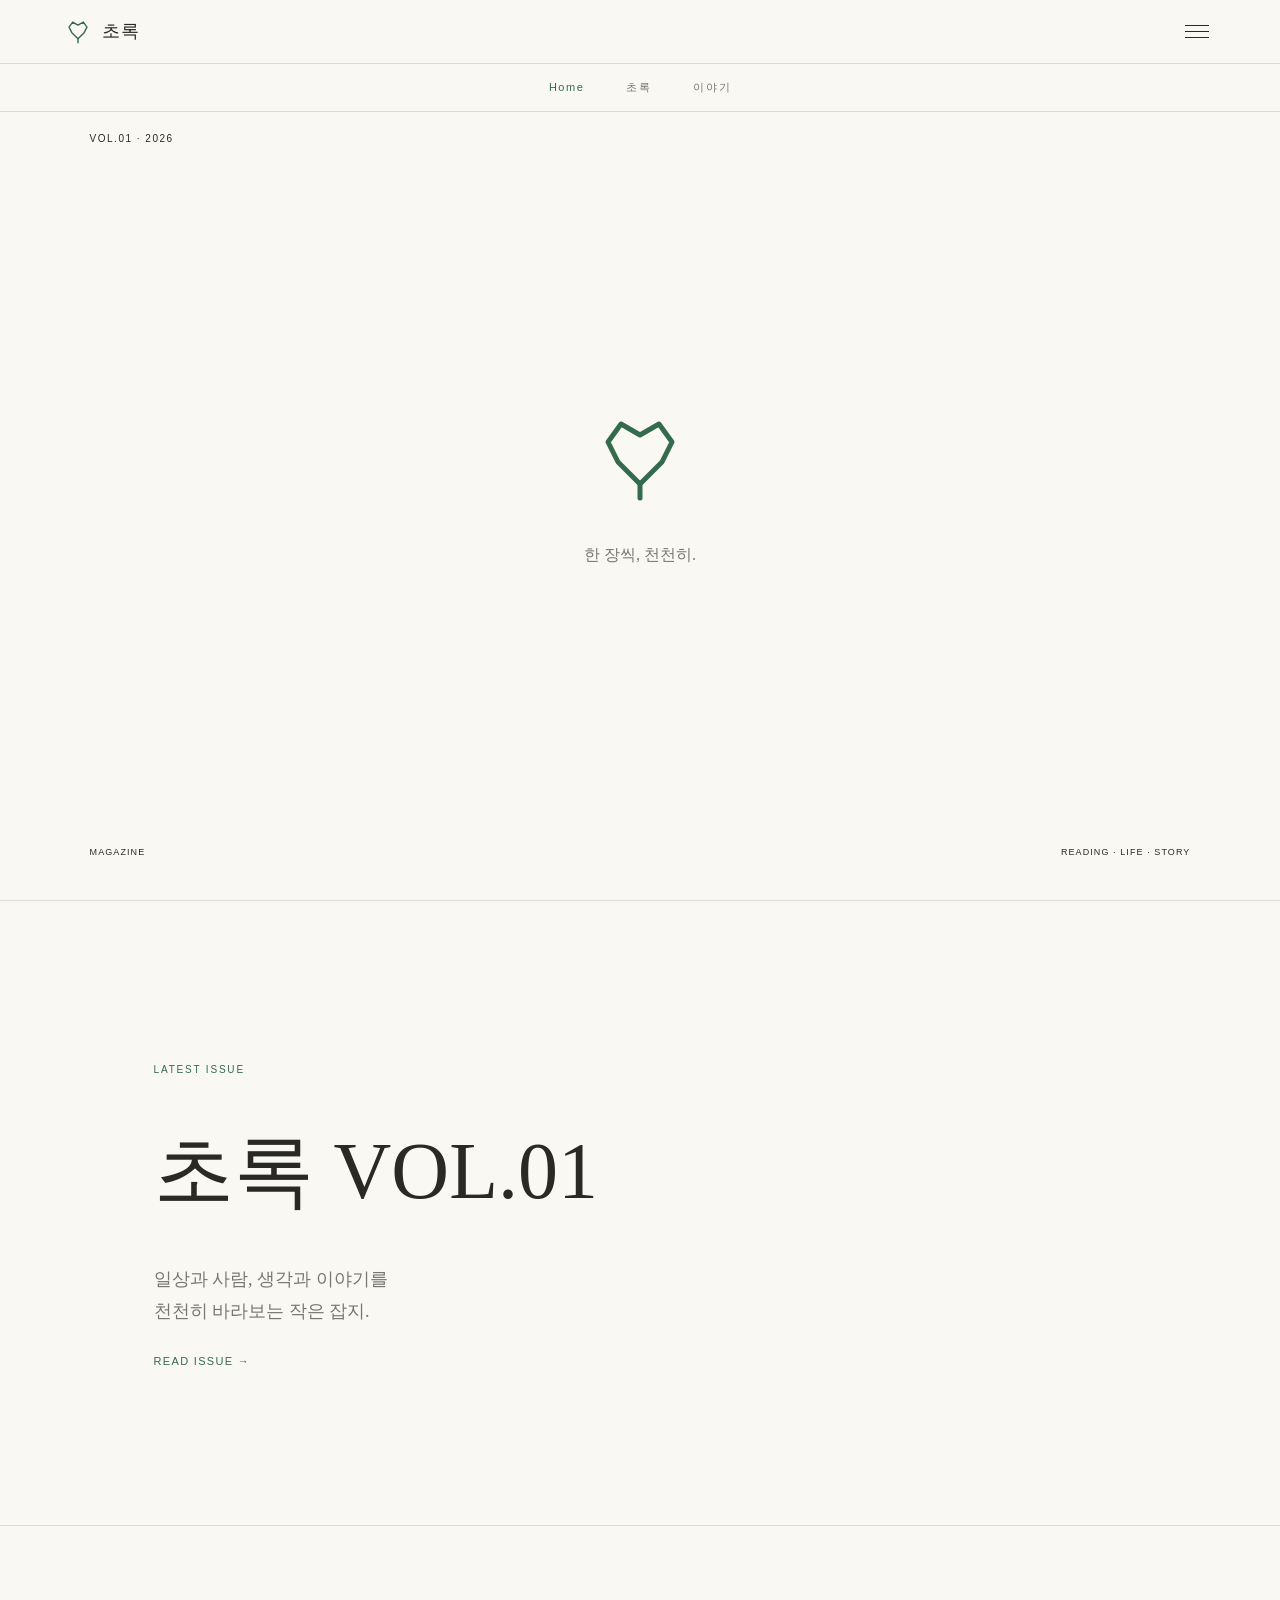
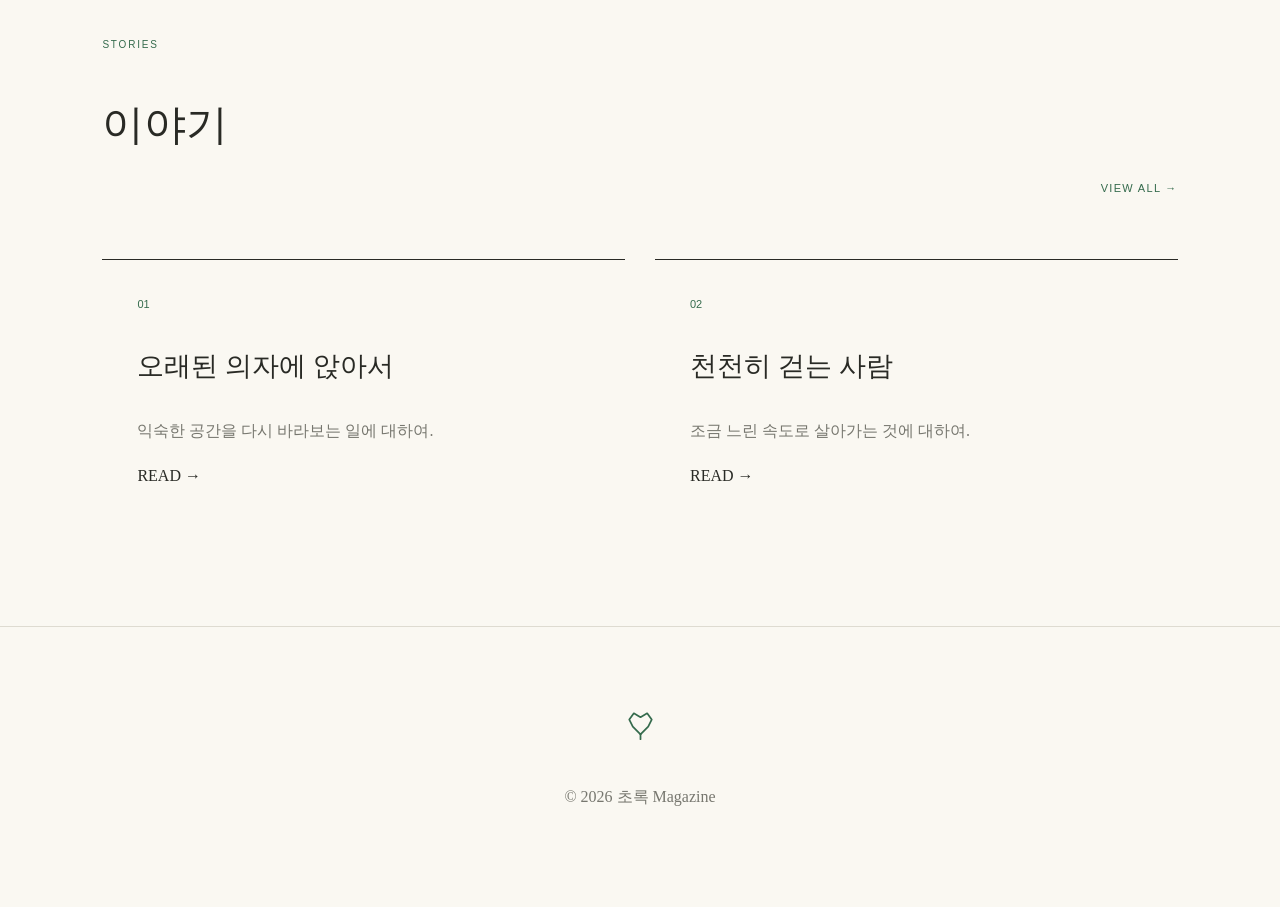
==== commit ab179730: "Add files via upload" ====
--- a/index.html
+++ b/index.html
@@ -1,191 +1,23 @@
 <!DOCTYPE html>
 <html lang="ko">
 <head>
-  <meta charset="UTF-8">
-  <meta name="viewport" content="width=device-width, initial-scale=1.0">
-
-  <title><초록> — Home</title>
-
-  <link rel="stylesheet" href="css/style.css">
+<meta charset="UTF-8"><meta name="viewport" content="width=device-width, initial-scale=1.0">
+<title>&lt;초록&gt; — Home</title><link rel="stylesheet" href="style.css">
 </head>
-
 <body>
-
-<header class="site-header">
-
-  <a href="index.html" class="brand">
-    <img src="choroklog.png" alt="초록 로고">
-    <span>초록</span>
-  </a>
-
-  <button class="menu-button" id="menuButton" aria-label="MENU">
-    <span></span>
-    <span></span>
-    <span></span>
-  </button>
-
-</header>
-
-
-<nav class="category-nav">
-  <a href="index.html" class="active">Home</a>
-  <a href="chorok.html">초록</a>
-  <a href="stories.html">이야기</a>
-</nav>
-
-
-<!-- 사이드 메뉴 -->
-
-<aside class="side-menu" id="sideMenu">
-
-  <div class="side-menu-inner">
-
-    <p class="menu-label">MENU</p>
-
-    <a href="index.html">Home</a>
-    <a href="chorok.html">초록</a>
-    <a href="stories.html">이야기</a>
-
-    <hr>
-
-    <p class="menu-label">ARCHIVE</p>
-
-    <a href="issues/vol01.html">VOL.01</a>
-    <a href="issues/vol02.html">VOL.02</a>
-
-  </div>
-
-</aside>
-
+<header class="site-header"><a href="index.html" class="brand"><img src="logo.svg" alt="초록 로고"><span>초록</span></a>
+<button class="menu-button" id="menuButton" aria-label="메뉴 열기"><span></span><span></span><span></span></button></header>
+<nav class="category-nav"><a href="index.html" class="active">Home</a><a href="chorok.html">초록</a><a href="stories.html">이야기</a></nav>
+<aside class="side-menu" id="sideMenu"><div class="side-menu-inner"><p class="menu-label">MENU</p>
+<a href="index.html">Home</a><a href="chorok.html">초록</a><a href="stories.html">이야기</a><hr>
+<p class="menu-label">ARCHIVE</p><a href="issues/vol01.html">VOL.01</a><a href="issues/vol02.html">VOL.02</a></div></aside>
 <div class="menu-overlay" id="menuOverlay"></div>
-
-
 <main>
-
-  <!-- HOME COVER -->
-
-  <section class="home-cover">
-
-    <div class="cover-meta">
-      VOL.01 · 2026
-    </div>
-
-    <div class="cover-center">
-
-      <img src="logo.svg" class="cover-logo" alt="초록">
-
-      <p class="cover-subtitle">
-        한 장씩, 천천히.
-      </p>
-
-    </div>
-
-    <div class="cover-bottom">
-      <span>MAGAZINE</span>
-      <span>READING · LIFE · STORY</span>
-    </div>
-
-  </section>
-
-
-  <!-- 최근호 -->
-
-  <section class="home-intro">
-
-    <p class="section-label">LATEST ISSUE</p>
-
-    <h1>
-      초록 VOL.01
-    </h1>
-
-    <p class="intro-text">
-      일상과 사람, 생각과 이야기를<br>
-      천천히 바라보는 작은 잡지.
-    </p>
-
-    <a href="issues/vol01.html" class="text-link">
-      READ ISSUE →
-    </a>
-
-  </section>
-
-
-  <!-- 이야기 미리보기 -->
-
-  <section class="home-stories">
-
-    <div class="section-heading">
-
-      <div>
-        <p class="section-label">STORIES</p>
-        <h2>이야기</h2>
-      </div>
-
-      <a href="stories.html" class="text-link">
-        VIEW ALL →
-      </a>
-
-    </div>
-
-
-    <div class="story-preview-grid">
-
-      <article class="story-preview">
-
-        <div class="story-number">01</div>
-
-        <h3>
-          오래된 의자에 앉아서
-        </h3>
-
-        <p>
-          익숙한 공간을 다시 바라보는 일에 대하여.
-        </p>
-
-        <a href="stories/story01.html">
-          READ →
-        </a>
-
-      </article>
-
-
-      <article class="story-preview">
-
-        <div class="story-number">02</div>
-
-        <h3>
-          천천히 걷는 사람
-        </h3>
-
-        <p>
-          조금 느린 속도로 살아가는 것에 대하여.
-        </p>
-
-        <a href="stories/story02.html">
-          READ →
-        </a>
-
-      </article>
-
-    </div>
-
-  </section>
-
+<section class="home-cover"><div class="cover-meta">VOL.01 · 2026</div><div class="cover-center"><img src="logo.svg" class="cover-logo" alt="초록"><p class="cover-subtitle">한 장씩, 천천히.</p></div><div class="cover-bottom"><span>MAGAZINE</span><span>READING · LIFE · STORY</span></div></section>
+<section class="home-intro"><p class="section-label">LATEST ISSUE</p><h1>초록 VOL.01</h1><p class="intro-text">일상과 사람, 생각과 이야기를<br>천천히 바라보는 작은 잡지.</p><a href="issues/vol01.html" class="text-link">READ ISSUE →</a></section>
+<section class="home-stories"><div class="section-heading"><div><p class="section-label">STORIES</p><h2>이야기</h2></div><a href="stories.html" class="text-link">VIEW ALL →</a></div>
+<div class="story-preview-grid"><article class="story-preview"><div class="story-number">01</div><h3>오래된 의자에 앉아서</h3><p>익숙한 공간을 다시 바라보는 일에 대하여.</p><a href="stories/story01.html">READ →</a></article>
+<article class="story-preview"><div class="story-number">02</div><h3>천천히 걷는 사람</h3><p>조금 느린 속도로 살아가는 것에 대하여.</p><a href="stories/story02.html">READ →</a></article></div></section>
 </main>
-
-
-<footer class="site-footer">
-
-  <img src="logo.svg" alt="초록">
-
-  <p>
-    © 2026 초록 Magazine
-  </p>
-
-</footer>
-
-
-<script src="js/script.js"></script>
-
-</body>
-</html>
+<footer class="site-footer"><img src="logo.svg" alt="초록"><p>© 2026 초록 Magazine</p></footer>
+<script src="script.js"></script></body></html>
--- a/style.css
+++ b/style.css
@@ -0,0 +1,20 @@
+:root{--paper:#faf8f2;--paper-deep:#f1eee5;--ink:#292a25;--muted:#77776f;--line:#dedbd1;--green:#356b4d}
+*{box-sizing:border-box}html{scroll-behavior:smooth}body{margin:0;background:var(--paper);color:var(--ink);font-family:Georgia,"Noto Serif KR",serif;line-height:1.8}a{color:inherit;text-decoration:none}
+.site-header{position:fixed;top:0;left:0;width:100%;height:64px;padding:0 5vw;display:flex;align-items:center;justify-content:space-between;background:rgba(250,248,242,.95);border-bottom:1px solid var(--line);z-index:100}
+.brand{display:flex;align-items:center;gap:10px;font-size:18px;letter-spacing:.08em}.brand img{width:28px;height:28px;object-fit:contain}
+.menu-button{width:38px;height:38px;border:0;background:transparent;cursor:pointer;padding:7px}.menu-button span{display:block;width:100%;height:1px;background:var(--ink);margin:5px 0}
+.category-nav{position:fixed;top:64px;left:0;width:100%;height:48px;display:flex;justify-content:center;align-items:center;gap:42px;background:var(--paper);border-bottom:1px solid var(--line);z-index:90}.category-nav a{font-family:Arial,sans-serif;font-size:11px;letter-spacing:.14em;color:var(--muted)}.category-nav a.active{color:var(--green)}
+.side-menu{position:fixed;top:0;right:0;width:min(360px,85vw);height:100vh;background:var(--paper);transform:translateX(100%);transition:transform .35s ease;z-index:200;border-left:1px solid var(--line)}.side-menu.open{transform:translateX(0)}.side-menu-inner{padding:110px 40px;display:flex;flex-direction:column}.side-menu a{font-size:22px;margin:8px 0}.menu-label{font-family:Arial,sans-serif;font-size:10px;letter-spacing:.18em;color:var(--muted)}.side-menu hr{width:100%;border:0;border-top:1px solid var(--line);margin:30px 0}
+.menu-overlay{position:fixed;inset:0;background:rgba(0,0,0,.25);opacity:0;pointer-events:none;transition:opacity .3s;z-index:150}.menu-overlay.open{opacity:1;pointer-events:auto}
+.home-cover{min-height:100vh;padding:130px 7vw 40px;display:flex;flex-direction:column;justify-content:space-between}.cover-meta{font-family:Arial,sans-serif;font-size:10px;letter-spacing:.15em}.cover-center{text-align:center}.cover-logo{width:100px;height:100px;object-fit:contain}.cover-subtitle{color:var(--muted);margin-top:25px}.cover-bottom{display:flex;justify-content:space-between;font-family:Arial,sans-serif;font-size:9px;letter-spacing:.12em}
+.section-label{font-family:Arial,sans-serif;font-size:10px;letter-spacing:.18em;color:var(--green)}.text-link{font-family:Arial,sans-serif;font-size:11px;letter-spacing:.12em;color:var(--green)}
+.home-intro{padding:150px 12vw;border-top:1px solid var(--line)}.home-intro h1{font-size:clamp(40px,7vw,80px);font-weight:400;margin:20px 0}.intro-text{color:var(--muted);font-size:18px}
+.home-stories{padding:100px 8vw;border-top:1px solid var(--line)}.section-heading{display:flex;justify-content:space-between;align-items:end;margin-bottom:60px}.section-heading h2{font-size:42px;font-weight:400}.story-preview-grid{display:grid;grid-template-columns:repeat(2,1fr);gap:30px}.story-preview{padding:35px;border-top:1px solid var(--ink)}.story-number{font-family:Arial,sans-serif;font-size:11px;color:var(--green)}.story-preview h3{font-size:27px;font-weight:400}.story-preview p{color:var(--muted)}
+.category-header{padding:190px 10vw 100px;border-bottom:1px solid var(--line)}.category-header h1{font-size:clamp(55px,10vw,120px);font-weight:400;margin:10px 0 20px}.category-header p:not(.section-label){color:var(--muted)}
+.issue-list{padding:80px 8vw 120px}.issue-card{display:grid;grid-template-columns:minmax(260px,1fr) 1fr;gap:70px;padding:70px 0;border-bottom:1px solid var(--line)}.issue-cover{display:block;aspect-ratio:3/4;background:var(--paper-deep);border:1px solid var(--line);overflow:hidden}.issue-cover img{width:100%;height:100%;display:block;object-fit:cover;transition:transform .5s ease}.issue-cover:hover img{transform:scale(1.025)}.issue-info{display:flex;flex-direction:column;justify-content:center}.issue-info h2{font-size:40px;font-weight:400}.issue-info p{color:var(--muted)}.issue-date{font-family:Arial,sans-serif;font-size:11px;letter-spacing:.12em}
+.issue-cover-page{min-height:100vh;padding:150px 10vw 80px;display:flex;flex-direction:column;justify-content:center;align-items:center;border-bottom:1px solid var(--line)}.issue-cover-large{width:min(460px,78vw);aspect-ratio:3/4;object-fit:cover;margin:25px 0;border:1px solid var(--line);box-shadow:0 18px 45px rgba(38,39,34,.08)}.issue-cover-title{font-size:42px;letter-spacing:.1em;margin:5px 0}
+.stories-list{padding:50px 8vw 120px}.story-card{display:grid;grid-template-columns:100px 1fr;gap:50px;padding:70px 0;border-bottom:1px solid var(--line)}.story-card-number{font-family:Arial,sans-serif;font-size:12px;color:var(--green)}.story-category{font-family:Arial,sans-serif;font-size:10px;letter-spacing:.15em;color:var(--muted)}.story-card h2{font-size:clamp(30px,5vw,55px);font-weight:400;margin:10px 0}.story-card-content>p{color:var(--muted)}
+.article-page{max-width:720px;margin:auto;padding:150px 30px}.article-page h2{font-size:45px;font-weight:400;margin-bottom:60px}.article-page p{margin:30px 0}.issue-contents{padding:120px 10vw;border-top:1px solid var(--line);border-bottom:1px solid var(--line)}.issue-contents h2{font-size:50px;font-weight:400}.issue-contents a{display:flex;gap:30px;padding:25px 0;border-top:1px solid var(--line)}.issue-contents a span{color:var(--green)}
+.story-article{padding-top:150px}.story-article-header{padding:100px 10vw;border-bottom:1px solid var(--line)}.story-article-header h1{max-width:900px;font-size:clamp(45px,8vw,100px);line-height:1.1;font-weight:400}.story-date{color:var(--muted);font-family:Arial,sans-serif;font-size:11px}.story-body{max-width:680px;margin:auto;padding:120px 30px}.story-body p{font-size:18px;margin:45px 0}
+.site-footer{padding:80px 8vw;border-top:1px solid var(--line);text-align:center;color:var(--muted)}.site-footer img{width:35px;height:35px;object-fit:contain;margin-bottom:15px}
+@media(max-width:700px){.category-nav{gap:22px}.category-nav a{font-size:10px}.home-cover{padding-left:25px;padding-right:25px}.cover-logo{width:75px;height:75px}.story-preview-grid{grid-template-columns:1fr}.issue-card{grid-template-columns:1fr;gap:35px}.issue-cover{max-width:360px}.story-card{grid-template-columns:45px 1fr;gap:15px}.story-card h2{font-size:32px}.category-header{padding-left:25px;padding-right:25px}.issue-list,.stories-list{padding-left:25px;padding-right:25px}.article-page{padding-left:25px;padding-right:25px}}
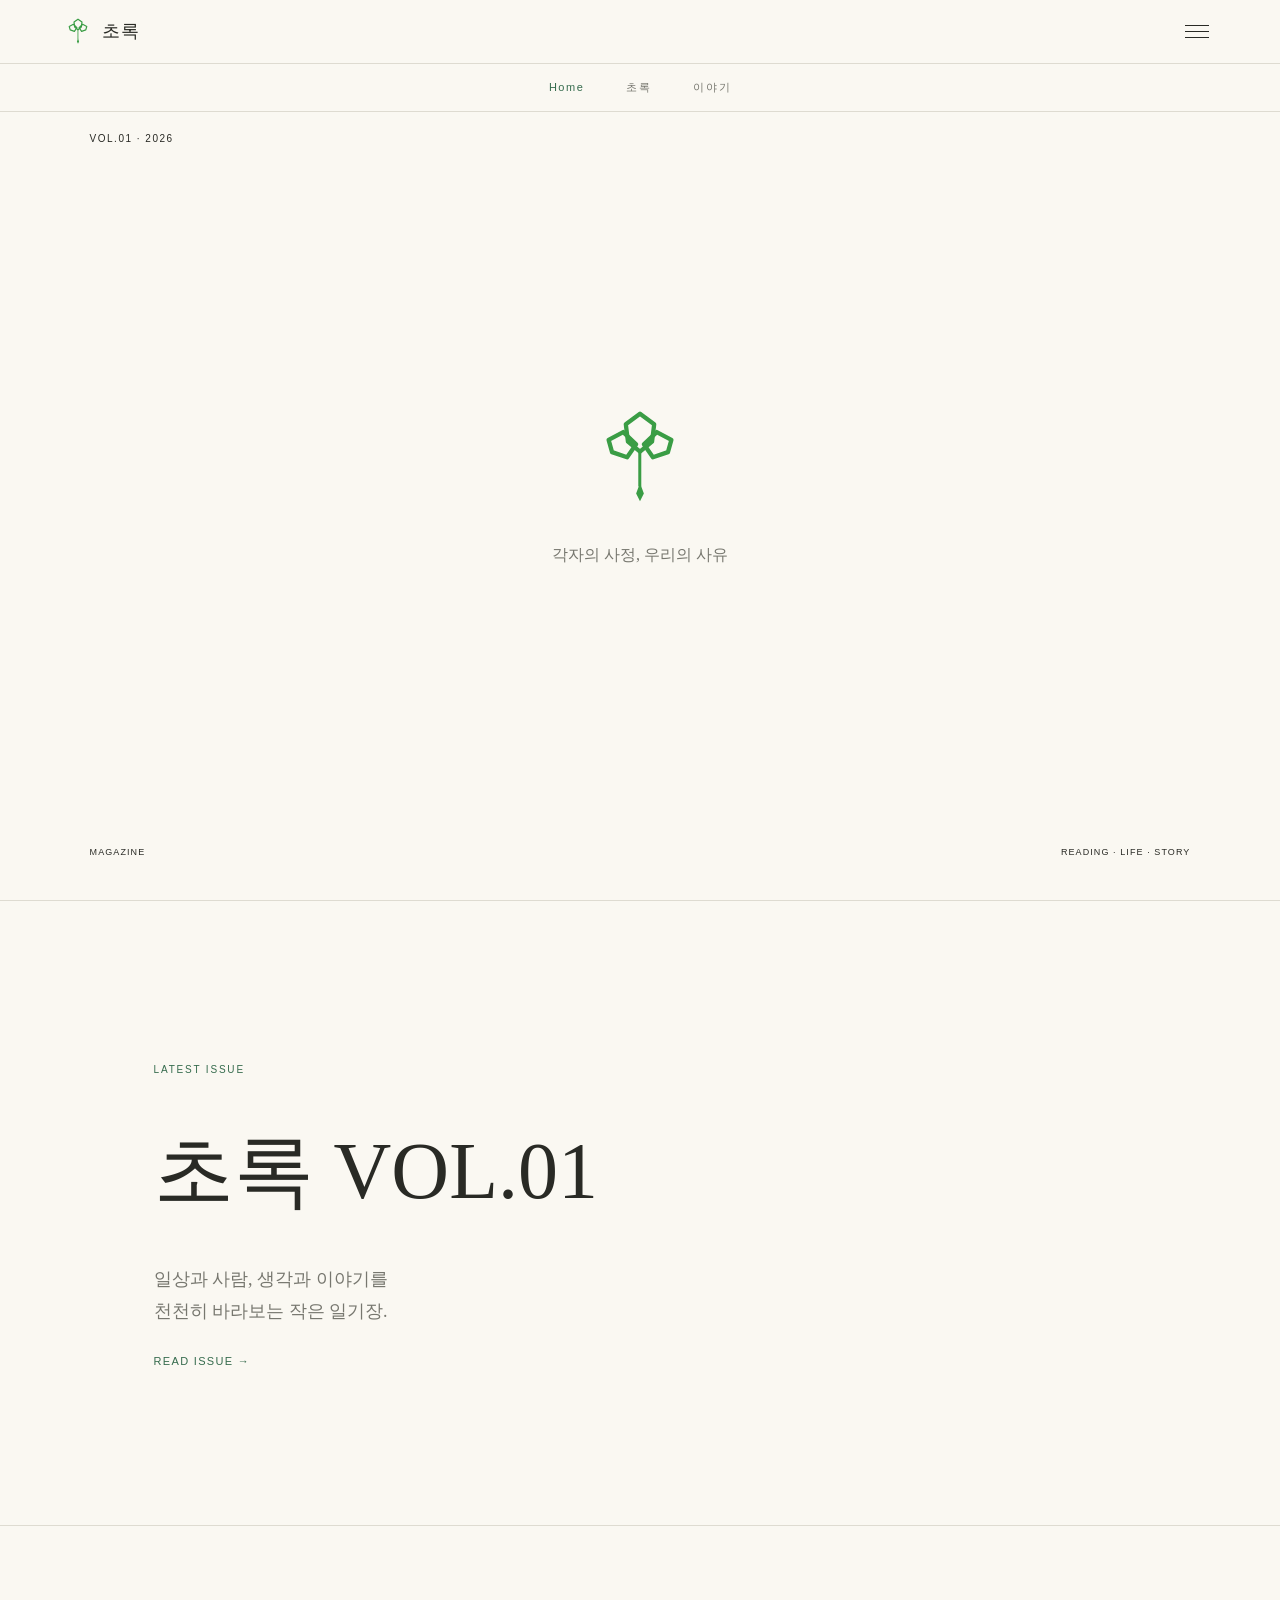
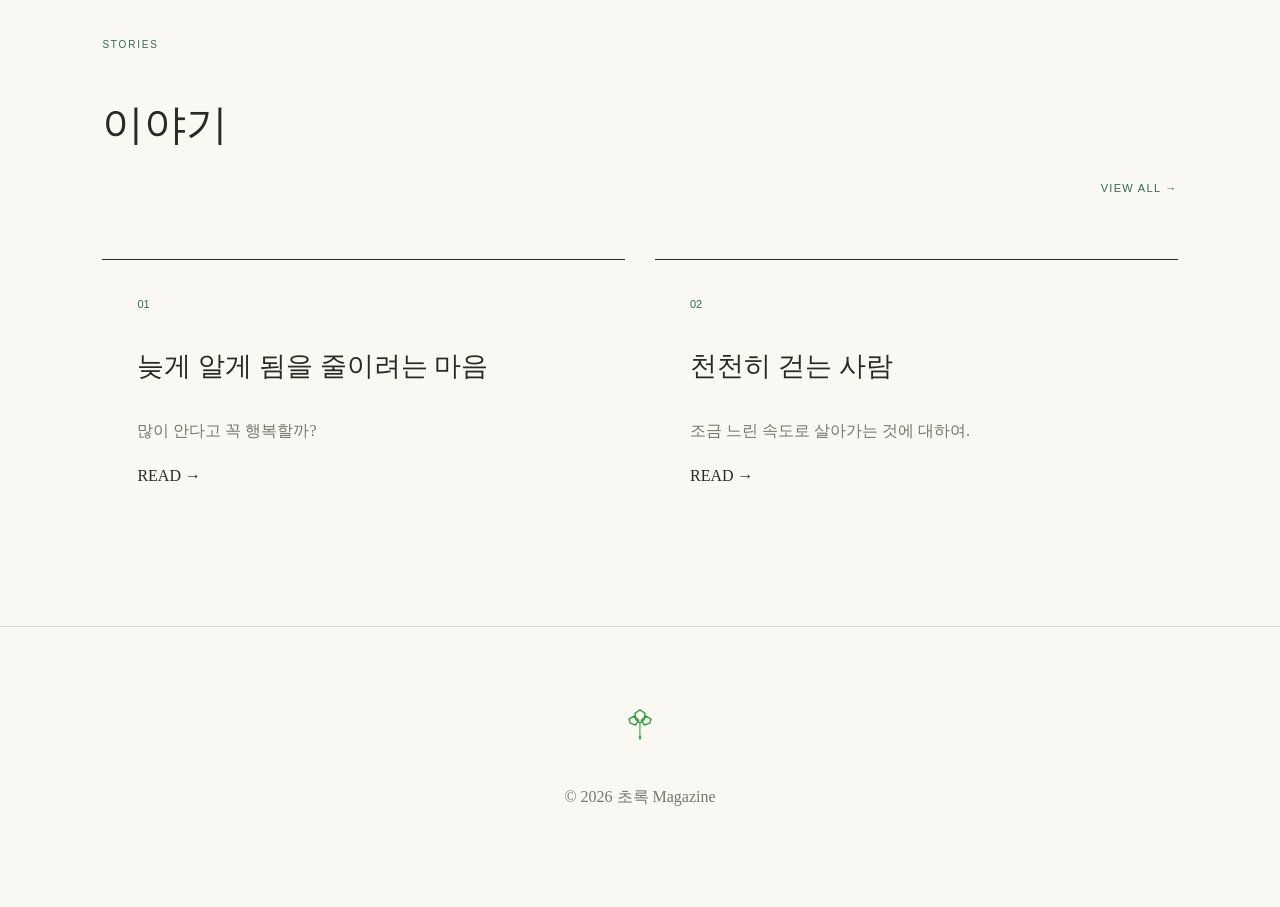
==== commit bed1319b: "index.html 업데이트" ====
--- a/index.html
+++ b/index.html
@@ -13,10 +13,10 @@
 <p class="menu-label">ARCHIVE</p><a href="issues/vol01.html">VOL.01</a><a href="issues/vol02.html">VOL.02</a></div></aside>
 <div class="menu-overlay" id="menuOverlay"></div>
 <main>
-<section class="home-cover"><div class="cover-meta">VOL.01 · 2026</div><div class="cover-center"><img src="logo.svg" class="cover-logo" alt="초록"><p class="cover-subtitle">한 장씩, 천천히.</p></div><div class="cover-bottom"><span>MAGAZINE</span><span>READING · LIFE · STORY</span></div></section>
-<section class="home-intro"><p class="section-label">LATEST ISSUE</p><h1>초록 VOL.01</h1><p class="intro-text">일상과 사람, 생각과 이야기를<br>천천히 바라보는 작은 잡지.</p><a href="issues/vol01.html" class="text-link">READ ISSUE →</a></section>
+<section class="home-cover"><div class="cover-meta">VOL.01 · 2026</div><div class="cover-center"><img src="logo.svg" class="cover-logo" alt="초록"><p class="cover-subtitle">각자의 사정, 우리의 사유</p></div><div class="cover-bottom"><span>MAGAZINE</span><span>READING · LIFE · STORY</span></div></section>
+<section class="home-intro"><p class="section-label">LATEST ISSUE</p><h1>초록 VOL.01</h1><p class="intro-text">일상과 사람, 생각과 이야기를<br>천천히 바라보는 작은 일기장.</p><a href="issues/vol01.html" class="text-link">READ ISSUE →</a></section>
 <section class="home-stories"><div class="section-heading"><div><p class="section-label">STORIES</p><h2>이야기</h2></div><a href="stories.html" class="text-link">VIEW ALL →</a></div>
-<div class="story-preview-grid"><article class="story-preview"><div class="story-number">01</div><h3>오래된 의자에 앉아서</h3><p>익숙한 공간을 다시 바라보는 일에 대하여.</p><a href="stories/story01.html">READ →</a></article>
+<div class="story-preview-grid"><article class="story-preview"><div class="story-number">01</div><h3>늦게 알게 됨을 줄이려는 마음</h3><p>많이 안다고 꼭 행복할까?</p><a href="stories/story01.html">READ →</a></article>
 <article class="story-preview"><div class="story-number">02</div><h3>천천히 걷는 사람</h3><p>조금 느린 속도로 살아가는 것에 대하여.</p><a href="stories/story02.html">READ →</a></article></div></section>
 </main>
 <footer class="site-footer"><img src="logo.svg" alt="초록"><p>© 2026 초록 Magazine</p></footer>
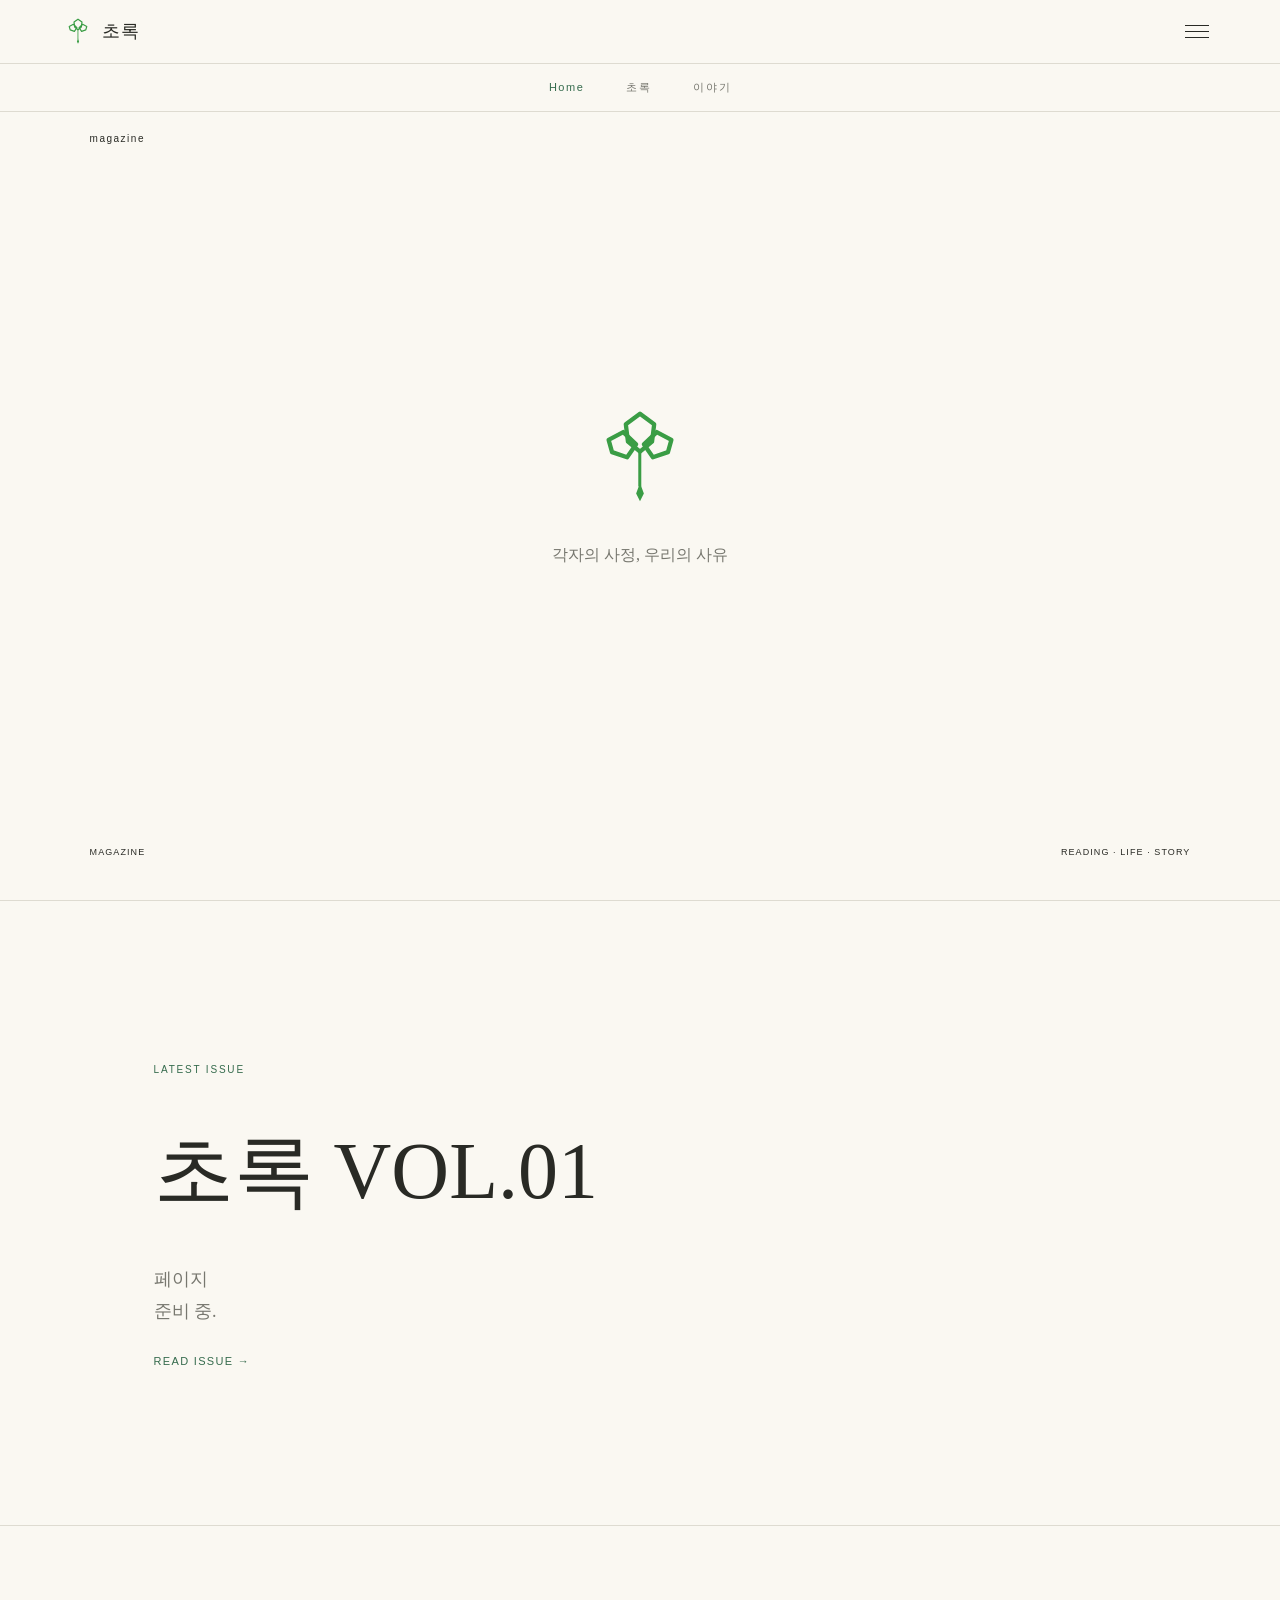
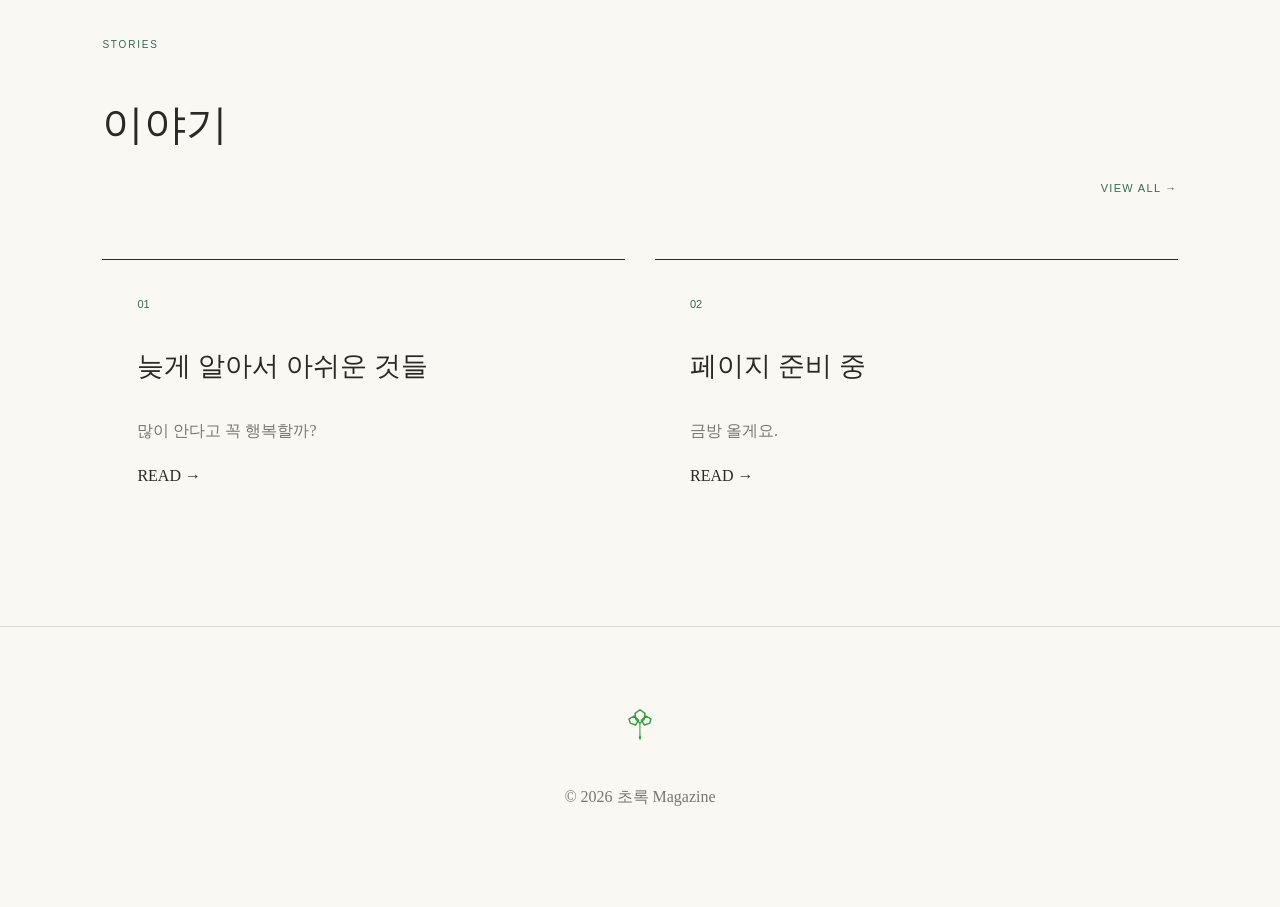
==== commit 0089c939: "Update index.html" ====
--- a/index.html
+++ b/index.html
@@ -4,6 +4,7 @@
 <meta charset="UTF-8"><meta name="viewport" content="width=device-width, initial-scale=1.0">
 <title>&lt;초록&gt; — Home</title><link rel="stylesheet" href="style.css">
 </head>
+  
 <body>
 <header class="site-header"><a href="index.html" class="brand"><img src="logo.svg" alt="초록 로고"><span>초록</span></a>
 <button class="menu-button" id="menuButton" aria-label="메뉴 열기"><span></span><span></span><span></span></button></header>
@@ -12,12 +13,19 @@
 <a href="index.html">Home</a><a href="chorok.html">초록</a><a href="stories.html">이야기</a><hr>
 <p class="menu-label">ARCHIVE</p><a href="issues/vol01.html">VOL.01</a><a href="issues/vol02.html">VOL.02</a></div></aside>
 <div class="menu-overlay" id="menuOverlay"></div>
+  
 <main>
-<section class="home-cover"><div class="cover-meta">VOL.01 · 2026</div><div class="cover-center"><img src="logo.svg" class="cover-logo" alt="초록"><p class="cover-subtitle">각자의 사정, 우리의 사유</p></div><div class="cover-bottom"><span>MAGAZINE</span><span>READING · LIFE · STORY</span></div></section>
-<section class="home-intro"><p class="section-label">LATEST ISSUE</p><h1>초록 VOL.01</h1><p class="intro-text">일상과 사람, 생각과 이야기를<br>천천히 바라보는 작은 일기장.</p><a href="issues/vol01.html" class="text-link">READ ISSUE →</a></section>
+<section class="home-cover"><div class="cover-meta">magazine</div>
+  <div class="cover-center"><img src="logo.svg" class="cover-logo" alt="초록">
+    <p class="cover-subtitle">각자의 사정, 우리의 사유</p></div>
+  <div class="cover-bottom"><span>MAGAZINE</span><span>READING · LIFE · STORY</span></div></section>
+  
+<section class="home-intro">
+  <p class="section-label">LATEST ISSUE</p>
+  <h1>초록 VOL.01</h1><p class="intro-text">페이지<br>준비 중.</p><a href="issues/vol01.html" class="text-link">READ ISSUE →</a></section>
 <section class="home-stories"><div class="section-heading"><div><p class="section-label">STORIES</p><h2>이야기</h2></div><a href="stories.html" class="text-link">VIEW ALL →</a></div>
-<div class="story-preview-grid"><article class="story-preview"><div class="story-number">01</div><h3>늦게 알게 됨을 줄이려는 마음</h3><p>많이 안다고 꼭 행복할까?</p><a href="stories/story01.html">READ →</a></article>
-<article class="story-preview"><div class="story-number">02</div><h3>천천히 걷는 사람</h3><p>조금 느린 속도로 살아가는 것에 대하여.</p><a href="stories/story02.html">READ →</a></article></div></section>
+<div class="story-preview-grid"><article class="story-preview"><div class="story-number">01</div><h3>늦게 알아서 아쉬운 것들</h3><p>많이 안다고 꼭 행복할까?</p><a href="stories/story01.html">READ →</a></article>
+<article class="story-preview"><div class="story-number">02</div><h3>페이지 준비 중</h3><p>금방 올게요.</p><a href="stories/story02.html">READ →</a></article></div></section>
 </main>
 <footer class="site-footer"><img src="logo.svg" alt="초록"><p>© 2026 초록 Magazine</p></footer>
-<script src="script.js"></script></body></html>+<script src="script.js"></script></body></html>
--- a/style.css
+++ b/style.css
@@ -18,3 +18,19 @@
 .story-article{padding-top:150px}.story-article-header{padding:100px 10vw;border-bottom:1px solid var(--line)}.story-article-header h1{max-width:900px;font-size:clamp(45px,8vw,100px);line-height:1.1;font-weight:400}.story-date{color:var(--muted);font-family:Arial,sans-serif;font-size:11px}.story-body{max-width:680px;margin:auto;padding:120px 30px}.story-body p{font-size:18px;margin:45px 0}
 .site-footer{padding:80px 8vw;border-top:1px solid var(--line);text-align:center;color:var(--muted)}.site-footer img{width:35px;height:35px;object-fit:contain;margin-bottom:15px}
 @media(max-width:700px){.category-nav{gap:22px}.category-nav a{font-size:10px}.home-cover{padding-left:25px;padding-right:25px}.cover-logo{width:75px;height:75px}.story-preview-grid{grid-template-columns:1fr}.issue-card{grid-template-columns:1fr;gap:35px}.issue-cover{max-width:360px}.story-card{grid-template-columns:45px 1fr;gap:15px}.story-card h2{font-size:32px}.category-header{padding-left:25px;padding-right:25px}.issue-list,.stories-list{padding-left:25px;padding-right:25px}.article-page{padding-left:25px;padding-right:25px}}
+
+
+.story-image.small {
+  width: 30%;
+  margin-left: auto;
+  margin-right: auto;
+}
+
+
+.story-subtitle {
+  font-size: 22px;
+  font-weight: 700;
+  color: #3A9D45;
+  margin-top: 45px;
+  margin-bottom: 20px;
+}
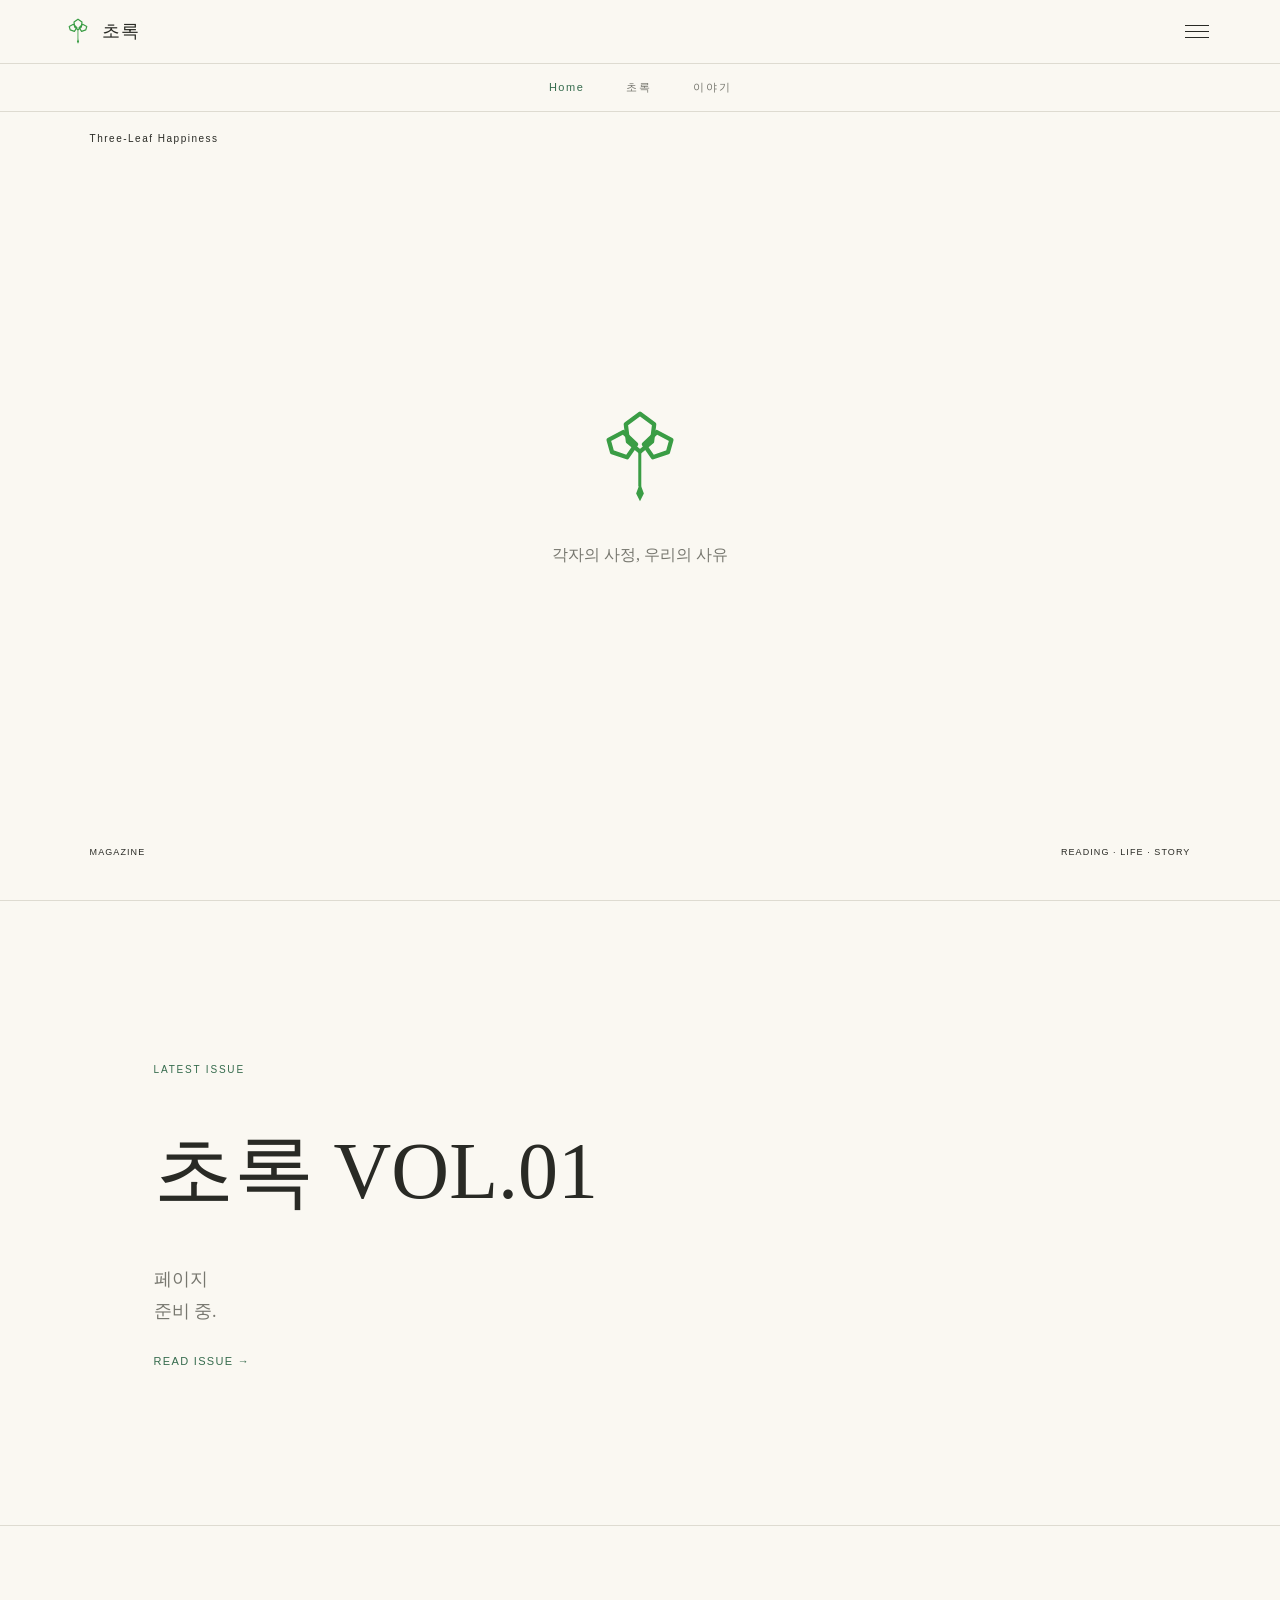
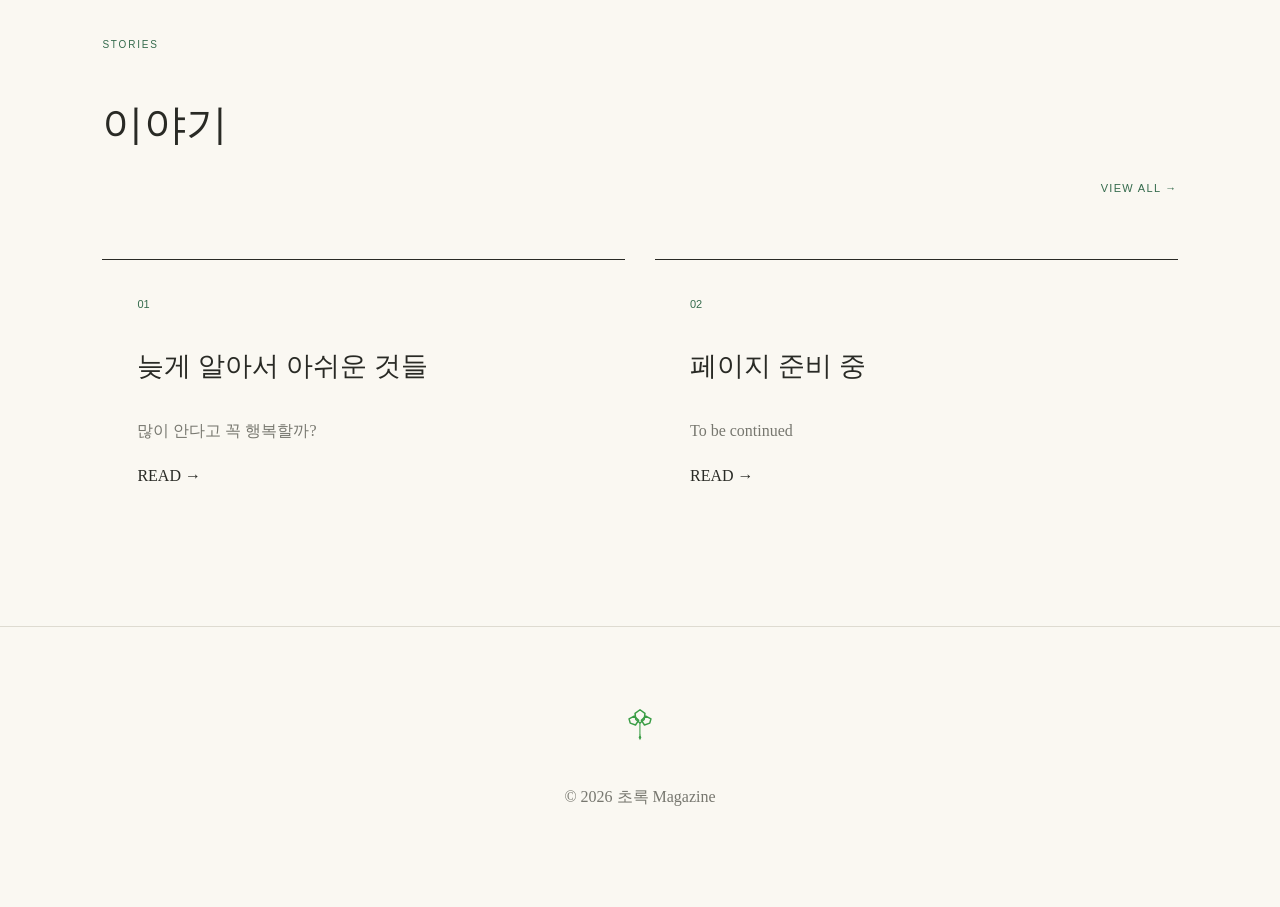
==== commit 0c831c71: "Update index.html" ====
--- a/index.html
+++ b/index.html
@@ -15,7 +15,7 @@
 <div class="menu-overlay" id="menuOverlay"></div>
   
 <main>
-<section class="home-cover"><div class="cover-meta">magazine</div>
+<section class="home-cover"><div class="cover-meta">Three-Leaf Happiness</div>
   <div class="cover-center"><img src="logo.svg" class="cover-logo" alt="초록">
     <p class="cover-subtitle">각자의 사정, 우리의 사유</p></div>
   <div class="cover-bottom"><span>MAGAZINE</span><span>READING · LIFE · STORY</span></div></section>
@@ -25,7 +25,7 @@
   <h1>초록 VOL.01</h1><p class="intro-text">페이지<br>준비 중.</p><a href="issues/vol01.html" class="text-link">READ ISSUE →</a></section>
 <section class="home-stories"><div class="section-heading"><div><p class="section-label">STORIES</p><h2>이야기</h2></div><a href="stories.html" class="text-link">VIEW ALL →</a></div>
 <div class="story-preview-grid"><article class="story-preview"><div class="story-number">01</div><h3>늦게 알아서 아쉬운 것들</h3><p>많이 안다고 꼭 행복할까?</p><a href="stories/story01.html">READ →</a></article>
-<article class="story-preview"><div class="story-number">02</div><h3>페이지 준비 중</h3><p>금방 올게요.</p><a href="stories/story02.html">READ →</a></article></div></section>
+<article class="story-preview"><div class="story-number">02</div><h3>페이지 준비 중</h3><p>To be continued</p><a href="stories/story02.html">READ →</a></article></div></section>
 </main>
 <footer class="site-footer"><img src="logo.svg" alt="초록"><p>© 2026 초록 Magazine</p></footer>
 <script src="script.js"></script></body></html>
--- a/style.css
+++ b/style.css
@@ -1,36 +1,725 @@
-:root{--paper:#faf8f2;--paper-deep:#f1eee5;--ink:#292a25;--muted:#77776f;--line:#dedbd1;--green:#356b4d}
-*{box-sizing:border-box}html{scroll-behavior:smooth}body{margin:0;background:var(--paper);color:var(--ink);font-family:Georgia,"Noto Serif KR",serif;line-height:1.8}a{color:inherit;text-decoration:none}
-.site-header{position:fixed;top:0;left:0;width:100%;height:64px;padding:0 5vw;display:flex;align-items:center;justify-content:space-between;background:rgba(250,248,242,.95);border-bottom:1px solid var(--line);z-index:100}
-.brand{display:flex;align-items:center;gap:10px;font-size:18px;letter-spacing:.08em}.brand img{width:28px;height:28px;object-fit:contain}
-.menu-button{width:38px;height:38px;border:0;background:transparent;cursor:pointer;padding:7px}.menu-button span{display:block;width:100%;height:1px;background:var(--ink);margin:5px 0}
-.category-nav{position:fixed;top:64px;left:0;width:100%;height:48px;display:flex;justify-content:center;align-items:center;gap:42px;background:var(--paper);border-bottom:1px solid var(--line);z-index:90}.category-nav a{font-family:Arial,sans-serif;font-size:11px;letter-spacing:.14em;color:var(--muted)}.category-nav a.active{color:var(--green)}
-.side-menu{position:fixed;top:0;right:0;width:min(360px,85vw);height:100vh;background:var(--paper);transform:translateX(100%);transition:transform .35s ease;z-index:200;border-left:1px solid var(--line)}.side-menu.open{transform:translateX(0)}.side-menu-inner{padding:110px 40px;display:flex;flex-direction:column}.side-menu a{font-size:22px;margin:8px 0}.menu-label{font-family:Arial,sans-serif;font-size:10px;letter-spacing:.18em;color:var(--muted)}.side-menu hr{width:100%;border:0;border-top:1px solid var(--line);margin:30px 0}
-.menu-overlay{position:fixed;inset:0;background:rgba(0,0,0,.25);opacity:0;pointer-events:none;transition:opacity .3s;z-index:150}.menu-overlay.open{opacity:1;pointer-events:auto}
-.home-cover{min-height:100vh;padding:130px 7vw 40px;display:flex;flex-direction:column;justify-content:space-between}.cover-meta{font-family:Arial,sans-serif;font-size:10px;letter-spacing:.15em}.cover-center{text-align:center}.cover-logo{width:100px;height:100px;object-fit:contain}.cover-subtitle{color:var(--muted);margin-top:25px}.cover-bottom{display:flex;justify-content:space-between;font-family:Arial,sans-serif;font-size:9px;letter-spacing:.12em}
-.section-label{font-family:Arial,sans-serif;font-size:10px;letter-spacing:.18em;color:var(--green)}.text-link{font-family:Arial,sans-serif;font-size:11px;letter-spacing:.12em;color:var(--green)}
-.home-intro{padding:150px 12vw;border-top:1px solid var(--line)}.home-intro h1{font-size:clamp(40px,7vw,80px);font-weight:400;margin:20px 0}.intro-text{color:var(--muted);font-size:18px}
-.home-stories{padding:100px 8vw;border-top:1px solid var(--line)}.section-heading{display:flex;justify-content:space-between;align-items:end;margin-bottom:60px}.section-heading h2{font-size:42px;font-weight:400}.story-preview-grid{display:grid;grid-template-columns:repeat(2,1fr);gap:30px}.story-preview{padding:35px;border-top:1px solid var(--ink)}.story-number{font-family:Arial,sans-serif;font-size:11px;color:var(--green)}.story-preview h3{font-size:27px;font-weight:400}.story-preview p{color:var(--muted)}
-.category-header{padding:190px 10vw 100px;border-bottom:1px solid var(--line)}.category-header h1{font-size:clamp(55px,10vw,120px);font-weight:400;margin:10px 0 20px}.category-header p:not(.section-label){color:var(--muted)}
-.issue-list{padding:80px 8vw 120px}.issue-card{display:grid;grid-template-columns:minmax(260px,1fr) 1fr;gap:70px;padding:70px 0;border-bottom:1px solid var(--line)}.issue-cover{display:block;aspect-ratio:3/4;background:var(--paper-deep);border:1px solid var(--line);overflow:hidden}.issue-cover img{width:100%;height:100%;display:block;object-fit:cover;transition:transform .5s ease}.issue-cover:hover img{transform:scale(1.025)}.issue-info{display:flex;flex-direction:column;justify-content:center}.issue-info h2{font-size:40px;font-weight:400}.issue-info p{color:var(--muted)}.issue-date{font-family:Arial,sans-serif;font-size:11px;letter-spacing:.12em}
-.issue-cover-page{min-height:100vh;padding:150px 10vw 80px;display:flex;flex-direction:column;justify-content:center;align-items:center;border-bottom:1px solid var(--line)}.issue-cover-large{width:min(460px,78vw);aspect-ratio:3/4;object-fit:cover;margin:25px 0;border:1px solid var(--line);box-shadow:0 18px 45px rgba(38,39,34,.08)}.issue-cover-title{font-size:42px;letter-spacing:.1em;margin:5px 0}
-.stories-list{padding:50px 8vw 120px}.story-card{display:grid;grid-template-columns:100px 1fr;gap:50px;padding:70px 0;border-bottom:1px solid var(--line)}.story-card-number{font-family:Arial,sans-serif;font-size:12px;color:var(--green)}.story-category{font-family:Arial,sans-serif;font-size:10px;letter-spacing:.15em;color:var(--muted)}.story-card h2{font-size:clamp(30px,5vw,55px);font-weight:400;margin:10px 0}.story-card-content>p{color:var(--muted)}
-.article-page{max-width:720px;margin:auto;padding:150px 30px}.article-page h2{font-size:45px;font-weight:400;margin-bottom:60px}.article-page p{margin:30px 0}.issue-contents{padding:120px 10vw;border-top:1px solid var(--line);border-bottom:1px solid var(--line)}.issue-contents h2{font-size:50px;font-weight:400}.issue-contents a{display:flex;gap:30px;padding:25px 0;border-top:1px solid var(--line)}.issue-contents a span{color:var(--green)}
-.story-article{padding-top:150px}.story-article-header{padding:100px 10vw;border-bottom:1px solid var(--line)}.story-article-header h1{max-width:900px;font-size:clamp(45px,8vw,100px);line-height:1.1;font-weight:400}.story-date{color:var(--muted);font-family:Arial,sans-serif;font-size:11px}.story-body{max-width:680px;margin:auto;padding:120px 30px}.story-body p{font-size:18px;margin:45px 0}
-.site-footer{padding:80px 8vw;border-top:1px solid var(--line);text-align:center;color:var(--muted)}.site-footer img{width:35px;height:35px;object-fit:contain;margin-bottom:15px}
-@media(max-width:700px){.category-nav{gap:22px}.category-nav a{font-size:10px}.home-cover{padding-left:25px;padding-right:25px}.cover-logo{width:75px;height:75px}.story-preview-grid{grid-template-columns:1fr}.issue-card{grid-template-columns:1fr;gap:35px}.issue-cover{max-width:360px}.story-card{grid-template-columns:45px 1fr;gap:15px}.story-card h2{font-size:32px}.category-header{padding-left:25px;padding-right:25px}.issue-list,.stories-list{padding-left:25px;padding-right:25px}.article-page{padding-left:25px;padding-right:25px}}
-
-
-.story-image.small {
-  width: 30%;
-  margin-left: auto;
-  margin-right: auto;
-}
-
-
-.story-subtitle {
-  font-size: 22px;
-  font-weight: 700;
-  color: #3A9D45;
-  margin-top: 45px;
-  margin-bottom: 20px;
-}
+:root{
+  --paper:#faf8f2;
+  --paper-deep:#f1eee5;
+  --ink:#292a25;
+  --muted:#77776f;
+  --line:#dedbd1;
+  --green:#356b4d;
+}
+
+*{
+  box-sizing:border-box;
+}
+
+html{
+  scroll-behavior:smooth;
+}
+
+body{
+  margin:0;
+  background:var(--paper);
+  color:var(--ink);
+  font-family:Georgia,"Noto Serif KR",serif;
+  line-height:1.8;
+}
+
+a{
+  color:inherit;
+  text-decoration:none;
+}
+
+
+/* =========================
+   HEADER
+========================= */
+
+.site-header{
+  position:fixed;
+  top:0;
+  left:0;
+  width:100%;
+  height:64px;
+  padding:0 5vw;
+  display:flex;
+  align-items:center;
+  justify-content:space-between;
+  background:rgba(250,248,242,.95);
+  border-bottom:1px solid var(--line);
+  z-index:100;
+}
+
+.brand{
+  display:flex;
+  align-items:center;
+  gap:10px;
+  font-size:18px;
+  letter-spacing:.08em;
+}
+
+.brand img{
+  width:28px;
+  height:28px;
+  object-fit:contain;
+}
+
+.menu-button{
+  width:38px;
+  height:38px;
+  border:0;
+  background:transparent;
+  cursor:pointer;
+  padding:7px;
+}
+
+.menu-button span{
+  display:block;
+  width:100%;
+  height:1px;
+  background:var(--ink);
+  margin:5px 0;
+}
+
+
+/* =========================
+   CATEGORY NAV
+========================= */
+
+.category-nav{
+  position:fixed;
+  top:64px;
+  left:0;
+  width:100%;
+  height:48px;
+  display:flex;
+  justify-content:center;
+  align-items:center;
+  gap:42px;
+  background:var(--paper);
+  border-bottom:1px solid var(--line);
+  z-index:90;
+}
+
+.category-nav a{
+  font-family:Arial,sans-serif;
+  font-size:11px;
+  letter-spacing:.14em;
+  color:var(--muted);
+}
+
+.category-nav a.active{
+  color:var(--green);
+}
+
+
+/* =========================
+   SIDE MENU
+========================= */
+
+.side-menu{
+  position:fixed;
+  top:0;
+  right:0;
+  width:min(360px,85vw);
+  height:100vh;
+  background:var(--paper);
+  transform:translateX(100%);
+  transition:transform .35s ease;
+  z-index:200;
+  border-left:1px solid var(--line);
+}
+
+.side-menu.open{
+  transform:translateX(0);
+}
+
+.side-menu-inner{
+  padding:110px 40px;
+  display:flex;
+  flex-direction:column;
+}
+
+.side-menu a{
+  font-size:22px;
+  margin:8px 0;
+}
+
+.menu-label{
+  font-family:Arial,sans-serif;
+  font-size:10px;
+  letter-spacing:.18em;
+  color:var(--muted);
+}
+
+.side-menu hr{
+  width:100%;
+  border:0;
+  border-top:1px solid var(--line);
+  margin:30px 0;
+}
+
+.menu-overlay{
+  position:fixed;
+  inset:0;
+  background:rgba(0,0,0,.25);
+  opacity:0;
+  pointer-events:none;
+  transition:opacity .3s;
+  z-index:150;
+}
+
+.menu-overlay.open{
+  opacity:1;
+  pointer-events:auto;
+}
+
+
+/* =========================
+   HOME COVER
+========================= */
+
+.home-cover{
+  min-height:100vh;
+  padding:130px 7vw 40px;
+  display:flex;
+  flex-direction:column;
+  justify-content:space-between;
+}
+
+.cover-meta{
+  font-family:Arial,sans-serif;
+  font-size:10px;
+  letter-spacing:.15em;
+}
+
+.cover-center{
+  text-align:center;
+}
+
+.cover-logo{
+  width:100px;
+  height:100px;
+  object-fit:contain;
+}
+
+.cover-subtitle{
+  color:var(--muted);
+  margin-top:25px;
+}
+
+.cover-bottom{
+  display:flex;
+  justify-content:space-between;
+  font-family:Arial,sans-serif;
+  font-size:9px;
+  letter-spacing:.12em;
+}
+
+
+/* =========================
+   COMMON
+========================= */
+
+.section-label{
+  font-family:Arial,sans-serif;
+  font-size:10px;
+  letter-spacing:.18em;
+  color:var(--green);
+}
+
+.text-link{
+  font-family:Arial,sans-serif;
+  font-size:11px;
+  letter-spacing:.12em;
+  color:var(--green);
+}
+
+
+/* =========================
+   HOME INTRO
+========================= */
+
+.home-intro{
+  padding:150px 12vw;
+  border-top:1px solid var(--line);
+}
+
+.home-intro h1{
+  font-size:clamp(40px,7vw,80px);
+  font-weight:400;
+  margin:20px 0;
+}
+
+.intro-text{
+  color:var(--muted);
+  font-size:18px;
+}
+
+
+/* =========================
+   HOME STORIES
+========================= */
+
+.home-stories{
+  padding:100px 8vw;
+  border-top:1px solid var(--line);
+}
+
+.section-heading{
+  display:flex;
+  justify-content:space-between;
+  align-items:end;
+  margin-bottom:60px;
+}
+
+.section-heading h2{
+  font-size:42px;
+  font-weight:400;
+}
+
+.story-preview-grid{
+  display:grid;
+  grid-template-columns:repeat(2,1fr);
+  gap:30px;
+}
+
+.story-preview{
+  padding:35px;
+  border-top:1px solid var(--ink);
+}
+
+.story-number{
+  font-family:Arial,sans-serif;
+  font-size:11px;
+  color:var(--green);
+}
+
+.story-preview h3{
+  font-size:27px;
+  font-weight:400;
+}
+
+.story-preview p{
+  color:var(--muted);
+}
+
+
+/* =========================
+   CATEGORY
+========================= */
+
+.category-header{
+  padding:190px 10vw 100px;
+  border-bottom:1px solid var(--line);
+}
+
+.category-header h1{
+  font-size:clamp(55px,10vw,120px);
+  font-weight:400;
+  margin:10px 0 20px;
+}
+
+.category-header p:not(.section-label){
+  color:var(--muted);
+}
+
+
+/* =========================
+   ISSUE LIST
+========================= */
+
+.issue-list{
+  padding:80px 8vw 120px;
+}
+
+.issue-card{
+  display:grid;
+  grid-template-columns:minmax(260px,1fr) 1fr;
+  gap:70px;
+  padding:70px 0;
+  border-bottom:1px solid var(--line);
+}
+
+.issue-cover{
+  display:block;
+  aspect-ratio:3/4;
+  background:var(--paper-deep);
+  border:1px solid var(--line);
+  overflow:hidden;
+}
+
+.issue-cover img{
+  width:100%;
+  height:100%;
+  display:block;
+  object-fit:cover;
+  transition:transform .5s ease;
+}
+
+.issue-cover:hover img{
+  transform:scale(1.025);
+}
+
+.issue-info{
+  display:flex;
+  flex-direction:column;
+  justify-content:center;
+}
+
+.issue-info h2{
+  font-size:40px;
+  font-weight:400;
+}
+
+.issue-info p{
+  color:var(--muted);
+}
+
+.issue-date{
+  font-family:Arial,sans-serif;
+  font-size:11px;
+  letter-spacing:.12em;
+}
+
+
+/* =========================
+   ISSUE COVER PAGE
+========================= */
+
+.issue-cover-page{
+  min-height:100vh;
+  padding:150px 10vw 80px;
+  display:flex;
+  flex-direction:column;
+  justify-content:center;
+  align-items:center;
+  border-bottom:1px solid var(--line);
+}
+
+.issue-cover-large{
+  width:min(460px,78vw);
+  aspect-ratio:3/4;
+  object-fit:cover;
+  margin:25px 0;
+  border:1px solid var(--line);
+  box-shadow:0 18px 45px rgba(38,39,34,.08);
+}
+
+.issue-cover-title{
+  font-size:42px;
+  letter-spacing:.1em;
+  margin:5px 0;
+}
+
+
+/* =========================
+   STORIES LIST
+========================= */
+
+.stories-list{
+  padding:50px 8vw 120px;
+}
+
+.story-card{
+  display:grid;
+  grid-template-columns:100px 1fr;
+  gap:50px;
+  padding:70px 0;
+  border-bottom:1px solid var(--line);
+}
+
+.story-card-number{
+  font-family:Arial,sans-serif;
+  font-size:12px;
+  color:var(--green);
+}
+
+.story-category{
+  font-family:Arial,sans-serif;
+  font-size:10px;
+  letter-spacing:.15em;
+  color:var(--muted);
+}
+
+.story-card h2{
+  font-size:clamp(30px,5vw,55px);
+  font-weight:400;
+  margin:10px 0;
+}
+
+.story-card-content>p{
+  color:var(--muted);
+}
+
+
+/* =========================
+   ARTICLE PAGE
+========================= */
+
+.article-page{
+  max-width:720px;
+  margin:auto;
+  padding:150px 30px;
+}
+
+.article-page h2{
+  font-size:45px;
+  font-weight:400;
+  margin-bottom:60px;
+}
+
+.article-page p{
+  margin:30px 0;
+}
+
+
+/* =========================
+   ISSUE CONTENTS
+========================= */
+
+.issue-contents{
+  padding:120px 10vw;
+  border-top:1px solid var(--line);
+  border-bottom:1px solid var(--line);
+}
+
+.issue-contents h2{
+  font-size:50px;
+  font-weight:400;
+}
+
+.issue-contents a{
+  display:flex;
+  gap:30px;
+  padding:25px 0;
+  border-top:1px solid var(--line);
+}
+
+.issue-contents a span{
+  color:var(--green);
+}
+
+
+/* =========================
+   STORY ARTICLE
+========================= */
+
+.story-article{
+  padding-top:150px;
+}
+
+
+/* STORY HEADER */
+
+.story-article-header{
+  padding:100px 10vw;
+  border-bottom:1px solid var(--line);
+}
+
+.story-article-header h1{
+  max-width:900px;
+  font-size:clamp(45px,8vw,100px);
+  line-height:1.1;
+  font-weight:400;
+}
+
+.story-date{
+  color:var(--muted);
+  font-family:Arial,sans-serif;
+  font-size:11px;
+}
+
+
+/* STORY BODY */
+
+.story-body{
+  width:100%;
+  max-width:680px;
+  margin:0 auto;
+  padding:120px 30px;
+}
+
+.story-body p{
+  font-size:18px;
+  margin:45px 0;
+}
+
+
+/* =========================
+   STORY SUBTITLE
+========================= */
+
+.story-subtitle{
+  font-size:22px !important;
+  font-weight:700;
+  color:var(--green);
+  margin-top:55px !important;
+  margin-bottom:24px !important;
+}
+
+
+/* =========================
+   INDENT
+========================= */
+
+.indent{
+  text-indent:2em;
+}
+
+
+/* =========================
+   BLOCKQUOTE
+========================= */
+
+.story-body blockquote{
+  margin:35px 0;
+  padding:0 0 0 25px;
+  border-left:1px solid var(--green);
+  color:var(--ink);
+  font-size:18px;
+}
+
+
+/* =========================
+   ⭐ ESSAY IMAGE
+   본문 글 폭과 정확히 동일
+========================= */
+
+.story-body .essay-image{
+  display:block !important;
+
+  width:100% !important;
+  max-width:100% !important;
+
+  margin:50px 0 !important;
+  padding:0 !important;
+
+  box-sizing:border-box !important;
+}
+
+
+/* 사진 자체 */
+
+.story-body .essay-image img{
+  display:block !important;
+
+  width:100% !important;
+  max-width:100% !important;
+
+  height:auto !important;
+
+  margin:0 !important;
+  padding:0 !important;
+
+  box-sizing:border-box !important;
+}
+
+
+/* 사진 설명 */
+
+.story-body .essay-image figcaption{
+  margin-top:10px;
+  font-family:Arial,sans-serif;
+  font-size:11px;
+  color:var(--muted);
+  text-align:left;
+}
+
+
+/* =========================
+   FOOTER
+========================= */
+
+.site-footer{
+  padding:80px 8vw;
+  border-top:1px solid var(--line);
+  text-align:center;
+  color:var(--muted);
+}
+
+.site-footer img{
+  width:35px;
+  height:35px;
+  object-fit:contain;
+  margin-bottom:15px;
+}
+
+
+/* =========================
+   MOBILE
+========================= */
+
+@media(max-width:700px){
+
+  .category-nav{
+    gap:22px;
+  }
+
+  .category-nav a{
+    font-size:10px;
+  }
+
+  .home-cover{
+    padding-left:25px;
+    padding-right:25px;
+  }
+
+  .cover-logo{
+    width:75px;
+    height:75px;
+  }
+
+  .story-preview-grid{
+    grid-template-columns:1fr;
+  }
+
+  .issue-card{
+    grid-template-columns:1fr;
+    gap:35px;
+  }
+
+  .issue-cover{
+    max-width:360px;
+  }
+
+  .story-card{
+    grid-template-columns:45px 1fr;
+    gap:15px;
+  }
+
+  .story-card h2{
+    font-size:32px;
+  }
+
+  .category-header{
+    padding-left:25px;
+    padding-right:25px;
+  }
+
+  .issue-list,
+  .stories-list{
+    padding-left:25px;
+    padding-right:25px;
+  }
+
+  .article-page{
+    padding-left:25px;
+    padding-right:25px;
+  }
+
+  /* 모바일에서도 사진은 본문 폭과 동일 */
+  .story-body{
+    max-width:680px;
+    padding-left:25px;
+    padding-right:25px;
+  }
+
+  .story-body .essay-image{
+    width:100% !important;
+    max-width:100% !important;
+  }
+
+  .story-body .essay-image img{
+    width:100% !important;
+    max-width:100% !important;
+  }
+}
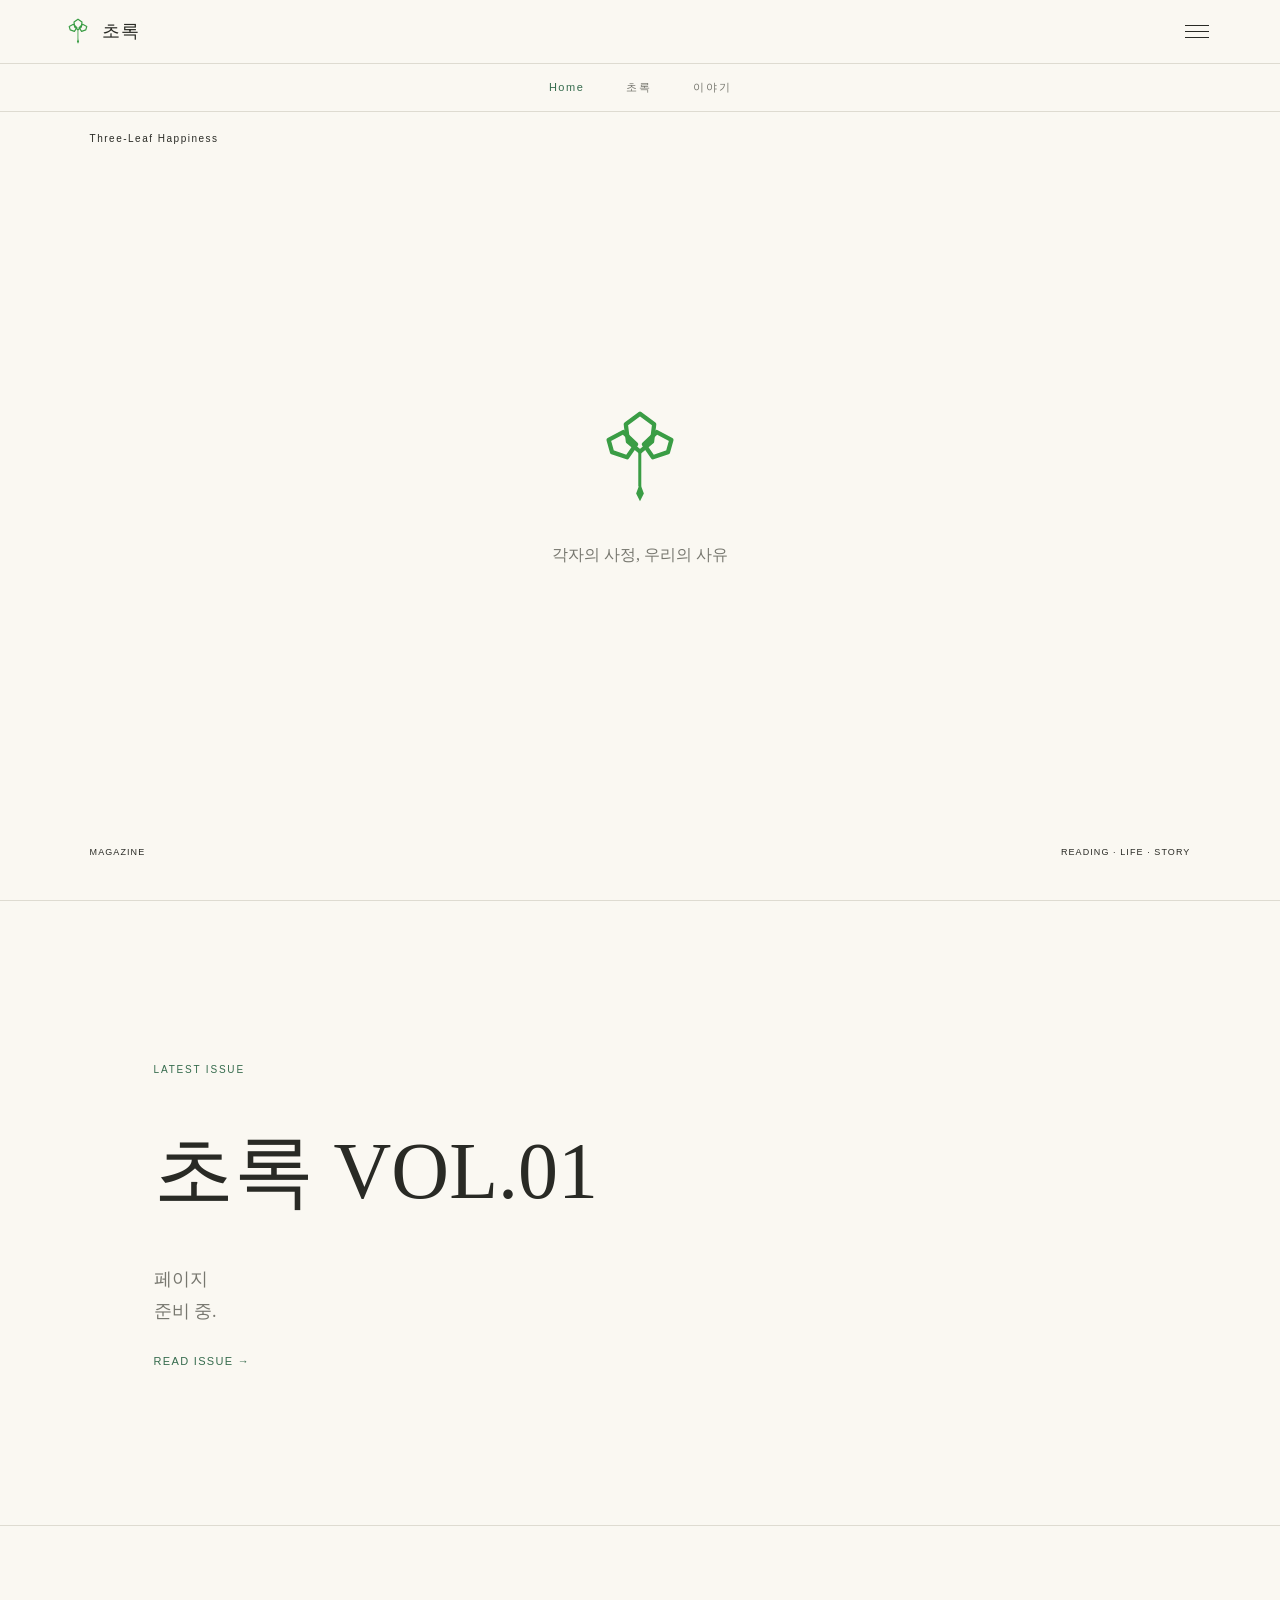
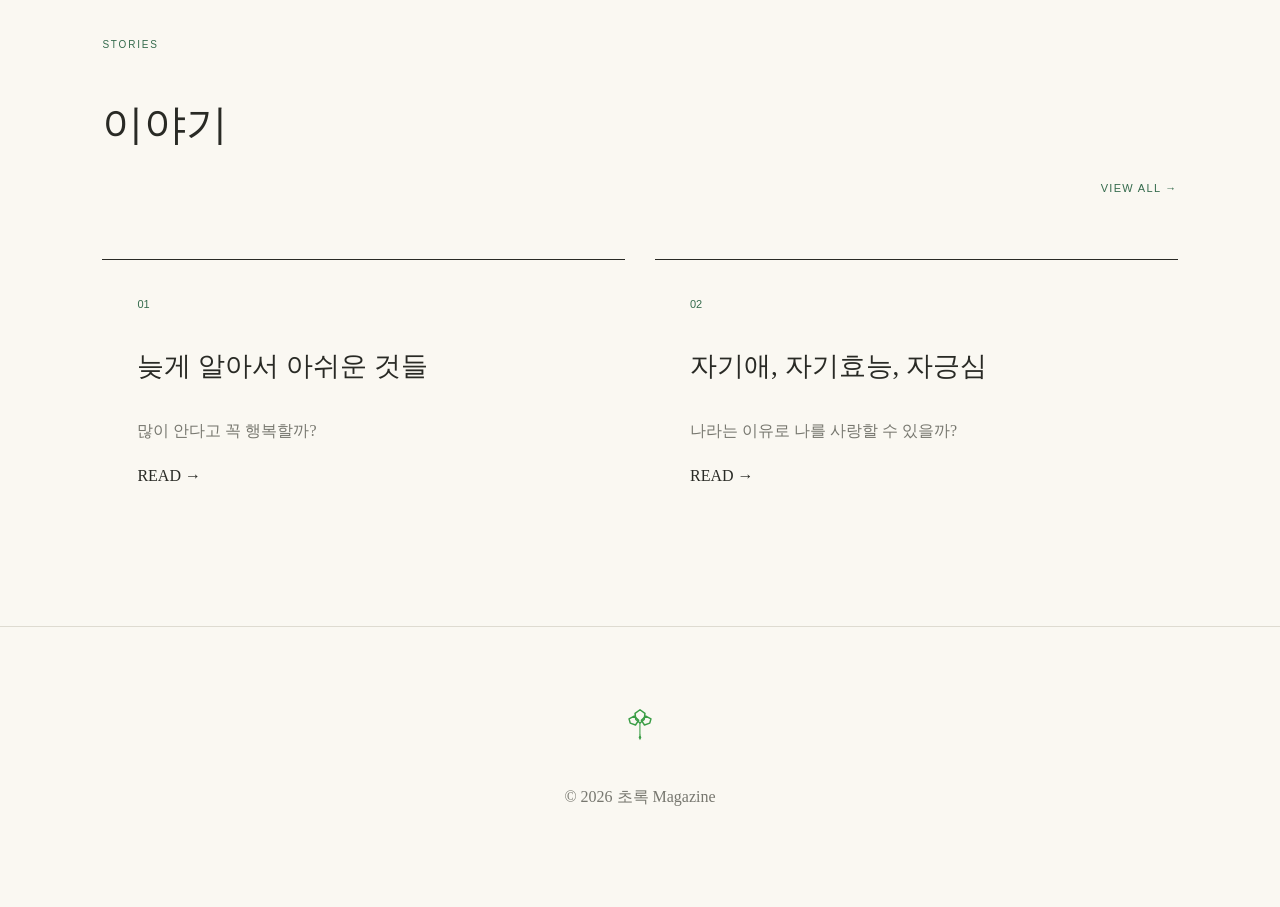
==== commit 3f5ada6d: "Update index.html" ====
--- a/index.html
+++ b/index.html
@@ -22,10 +22,25 @@
   
 <section class="home-intro">
   <p class="section-label">LATEST ISSUE</p>
-  <h1>초록 VOL.01</h1><p class="intro-text">페이지<br>준비 중.</p><a href="issues/vol01.html" class="text-link">READ ISSUE →</a></section>
-<section class="home-stories"><div class="section-heading"><div><p class="section-label">STORIES</p><h2>이야기</h2></div><a href="stories.html" class="text-link">VIEW ALL →</a></div>
-<div class="story-preview-grid"><article class="story-preview"><div class="story-number">01</div><h3>늦게 알아서 아쉬운 것들</h3><p>많이 안다고 꼭 행복할까?</p><a href="stories/story01.html">READ →</a></article>
-<article class="story-preview"><div class="story-number">02</div><h3>페이지 준비 중</h3><p>To be continued</p><a href="stories/story02.html">READ →</a></article></div></section>
+  <h1>초록 VOL.01</h1>
+  <p class="intro-text">페이지<br>준비 중.</p><a href="issues/vol01.html" class="text-link">READ ISSUE →</a>
+</section>
+  
+<section class="home-stories">
+  <div class="section-heading"><div><p class="section-label">STORIES</p><h2>이야기</h2></div>
+    <a href="stories.html" class="text-link">VIEW ALL →</a></div>
+  
+<div class="story-preview-grid">
+  <article class="story-preview"><div class="story-number">01</div>
+    <h3>늦게 알아서 아쉬운 것들</h3>
+    <p>많이 안다고 꼭 행복할까?</p>
+    <a href="stories/story01.html">READ →</a></article>
+  
+<article class="story-preview"><div class="story-number">02</div>
+  <h3>자기애, 자기효능, 자긍심</h3>
+  <p>나라는 이유로 나를 사랑할 수 있을까?</p>
+  <a href="stories/story02.html">READ →</a></article></div></section>
 </main>
+  
 <footer class="site-footer"><img src="logo.svg" alt="초록"><p>© 2026 초록 Magazine</p></footer>
 <script src="script.js"></script></body></html>
